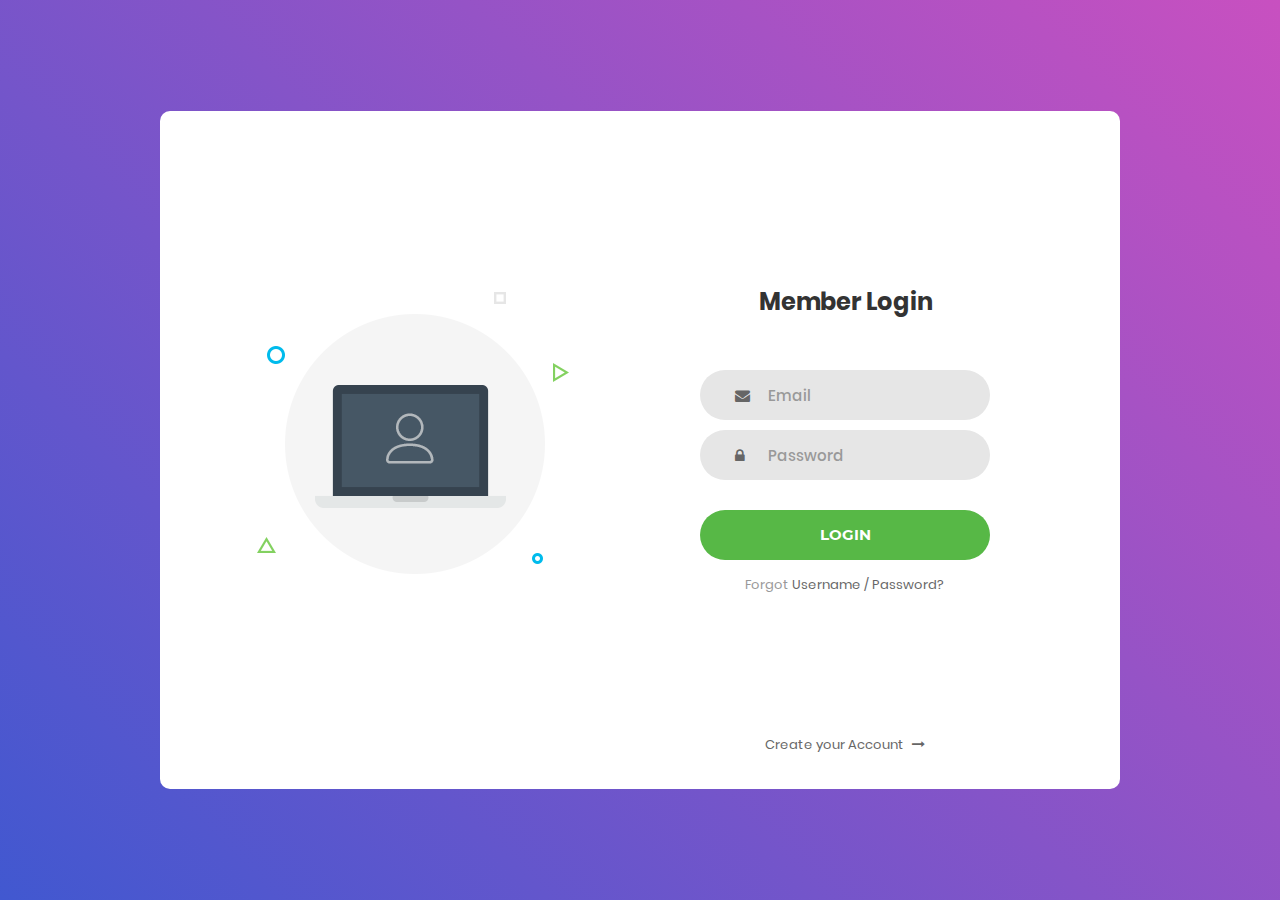
==== login.html @ 93ba72bc "Login Page" ====
﻿<!DOCTYPE html>
<html lang="en">
<head>
	<title>Login V1</title>
	<meta charset="UTF-8">
	<meta name="viewport" content="width=device-width, initial-scale=1">
<!--===============================================================================================-->	
	<link rel="icon" type="image/png" href="images/favicon.ico"/>
<!--===============================================================================================-->
	<link rel="stylesheet" type="text/css" href="css/bootstrap.min.css">
<!--===============================================================================================-->
	<link rel="stylesheet" type="text/css" href="fonts/font-awesome-4.7.0/css/font-awesome.min.css">
<!--===============================================================================================-->
	<link rel="stylesheet" type="text/css" href="css/animate.css">
<!--===============================================================================================-->	
	<link rel="stylesheet" type="text/css" href="css/hamburgers.min.css">
<!--===============================================================================================-->
	<link rel="stylesheet" type="text/css" href="css/select2.min.css">
<!--===============================================================================================-->
	<link rel="stylesheet" type="text/css" href="css/util.css">
	<link rel="stylesheet" type="text/css" href="css/login.css">
<!--===============================================================================================-->
</head>
<body>
	
	<div class="limiter">
		<div class="container-login100">
			<div class="wrap-login100">
				<div class="login100-pic js-tilt" data-tilt>
					<img src="images/img-01.png" alt="IMG">
				</div>

				<form class="login100-form validate-form">
					<span class="login100-form-title">
						Member Login
					</span>

					<div class="wrap-input100 validate-input" data-validate = "Valid email is required: ex@abc.xyz">
						<input class="input100" id="username" type="text" name="email" placeholder="Email">
						<span class="focus-input100"></span>
						<span class="symbol-input100">
							<i class="fa fa-envelope" aria-hidden="true"></i>
						</span>
					</div>

					<div class="wrap-input100 validate-input" data-validate = "Password is required">
						<input class="input100" id="password" type="password" name="pass" placeholder="Password">
						<span class="focus-input100"></span>
						<span class="symbol-input100">
							<i class="fa fa-lock" aria-hidden="true"></i>
						</span>
					</div>
					
					<div class="container-login100-form-btn">
						<button class="login100-form-btn">
							Login
						</button>
					</div>

					<div class="text-center p-t-12">
						<span class="txt1">
							Forgot
						</span>
						<a class="txt2" href="#">
							Username / Password?
						</a>
					</div>

					<div class="text-center p-t-136">
						<a class="txt2" href="#">
							Create your Account
							<i class="fa fa-long-arrow-right m-l-5" aria-hidden="true"></i>
						</a>
					</div>
				</form>
			</div>
		</div>
	</div>
	
	

	
<!--===============================================================================================-->	
	<script src="js/jquery-3.2.1.min.js"></script>
<!--===============================================================================================-->
	<script src="js/popper.min.js"></script>
	<script src="js/bootstrap.min.js"></script>
<!--===============================================================================================-->
	<script src="js/select2.min.js"></script>
<!--===============================================================================================-->
	<script src="js/tilt.jquery.min.js"></script>
	<script >
		$('.js-tilt').tilt({
			scale: 1.1
		})
	</script>
<!--===============================================================================================-->
	<script src="js/login.js"></script>

</body>
</html>
---- css/hamburgers.min.css ----
/*!
 * Hamburgers
 * @description Tasty CSS-animated hamburgers
 * @author Jonathan Suh @jonsuh
 * @site https://jonsuh.com/hamburgers
 * @link https://github.com/jonsuh/hamburgers
 */.hamburger{font:inherit;display:inline-block;overflow:visible;margin:0;padding:15px;cursor:pointer;transition-timing-function:linear;transition-duration:.15s;transition-property:opacity,filter;text-transform:none;color:inherit;border:0;background-color:transparent}.hamburger:hover{opacity:.7}.hamburger-box{position:relative;display:inline-block;width:40px;height:24px}.hamburger-inner{top:50%;display:block;margin-top:-2px}.hamburger-inner,.hamburger-inner:after,.hamburger-inner:before{position:absolute;width:40px;height:4px;transition-timing-function:ease;transition-duration:.15s;transition-property:transform;border-radius:4px;background-color:#000}.hamburger-inner:after,.hamburger-inner:before{display:block;content:''}.hamburger-inner:before{top:-10px}.hamburger-inner:after{bottom:-10px}.hamburger--3dx .hamburger-box{perspective:80px}.hamburger--3dx .hamburger-inner{transition:transform .2s cubic-bezier(.645,.045,.355,1),background-color 0s cubic-bezier(.645,.045,.355,1) .1s}.hamburger--3dx .hamburger-inner:after,.hamburger--3dx .hamburger-inner:before{transition:transform 0s cubic-bezier(.645,.045,.355,1) .1s}.hamburger--3dx.is-active .hamburger-inner{transform:rotateY(180deg);background-color:transparent}.hamburger--3dx.is-active .hamburger-inner:before{transform:translate3d(0,10px,0) rotate(45deg)}.hamburger--3dx.is-active .hamburger-inner:after{transform:translate3d(0,-10px,0) rotate(-45deg)}.hamburger--3dx-r .hamburger-box{perspective:80px}.hamburger--3dx-r .hamburger-inner{transition:transform .2s cubic-bezier(.645,.045,.355,1),background-color 0s cubic-bezier(.645,.045,.355,1) .1s}.hamburger--3dx-r .hamburger-inner:after,.hamburger--3dx-r .hamburger-inner:before{transition:transform 0s cubic-bezier(.645,.045,.355,1) .1s}.hamburger--3dx-r.is-active .hamburger-inner{transform:rotateY(-180deg);background-color:transparent}.hamburger--3dx-r.is-active .hamburger-inner:before{transform:translate3d(0,10px,0) rotate(45deg)}.hamburger--3dx-r.is-active .hamburger-inner:after{transform:translate3d(0,-10px,0) rotate(-45deg)}.hamburger--3dy .hamburger-box{perspective:80px}.hamburger--3dy .hamburger-inner{transition:transform .2s cubic-bezier(.645,.045,.355,1),background-color 0s cubic-bezier(.645,.045,.355,1) .1s}.hamburger--3dy .hamburger-inner:after,.hamburger--3dy .hamburger-inner:before{transition:transform 0s cubic-bezier(.645,.045,.355,1) .1s}.hamburger--3dy.is-active .hamburger-inner{transform:rotateX(-180deg);background-color:transparent}.hamburger--3dy.is-active .hamburger-inner:before{transform:translate3d(0,10px,0) rotate(45deg)}.hamburger--3dy.is-active .hamburger-inner:after{transform:translate3d(0,-10px,0) rotate(-45deg)}.hamburger--3dy-r .hamburger-box{perspective:80px}.hamburger--3dy-r .hamburger-inner{transition:transform .2s cubic-bezier(.645,.045,.355,1),background-color 0s cubic-bezier(.645,.045,.355,1) .1s}.hamburger--3dy-r .hamburger-inner:after,.hamburger--3dy-r .hamburger-inner:before{transition:transform 0s cubic-bezier(.645,.045,.355,1) .1s}.hamburger--3dy-r.is-active .hamburger-inner{transform:rotateX(180deg);background-color:transparent}.hamburger--3dy-r.is-active .hamburger-inner:before{transform:translate3d(0,10px,0) rotate(45deg)}.hamburger--3dy-r.is-active .hamburger-inner:after{transform:translate3d(0,-10px,0) rotate(-45deg)}.hamburger--arrow.is-active .hamburger-inner:before{transform:translate3d(-8px,0,0) rotate(-45deg) scaleX(.7)}.hamburger--arrow.is-active .hamburger-inner:after{transform:translate3d(-8px,0,0) rotate(45deg) scaleX(.7)}.hamburger--arrow-r.is-active .hamburger-inner:before{transform:translate3d(8px,0,0) rotate(45deg) scaleX(.7)}.hamburger--arrow-r.is-active .hamburger-inner:after{transform:translate3d(8px,0,0) rotate(-45deg) scaleX(.7)}.hamburger--arrowalt .hamburger-inner:before{transition:top .1s ease .15s,transform .15s cubic-bezier(.165,.84,.44,1)}.hamburger--arrowalt .hamburger-inner:after{transition:bottom .1s ease .15s,transform .15s cubic-bezier(.165,.84,.44,1)}.hamburger--arrowalt.is-active .hamburger-inner:before{top:0;transition:top .1s ease,transform .15s cubic-bezier(.895,.03,.685,.22) .1s;transform:translate3d(-8px,-10px,0) rotate(-45deg) scaleX(.7)}.hamburger--arrowalt.is-active .hamburger-inner:after{bottom:0;transition:bottom .1s ease,transform .15s cubic-bezier(.895,.03,.685,.22) .1s;transform:translate3d(-8px,10px,0) rotate(45deg) scaleX(.7)}.hamburger--arrowalt-r .hamburger-inner:before{transition:top .1s ease .15s,transform .15s cubic-bezier(.165,.84,.44,1)}.hamburger--arrowalt-r .hamburger-inner:after{transition:bottom .1s ease .15s,transform .15s cubic-bezier(.165,.84,.44,1)}.hamburger--arrowalt-r.is-active .hamburger-inner:before{top:0;transition:top .1s ease,transform .15s cubic-bezier(.895,.03,.685,.22) .1s;transform:translate3d(8px,-10px,0) rotate(45deg) scaleX(.7)}.hamburger--arrowalt-r.is-active .hamburger-inner:after{bottom:0;transition:bottom .1s ease,transform .15s cubic-bezier(.895,.03,.685,.22) .1s;transform:translate3d(8px,10px,0) rotate(-45deg) scaleX(.7)}.hamburger--boring .hamburger-inner,.hamburger--boring .hamburger-inner:after,.hamburger--boring .hamburger-inner:before{transition-property:none}.hamburger--boring.is-active .hamburger-inner{transform:rotate(45deg)}.hamburger--boring.is-active .hamburger-inner:before{top:0;opacity:0}.hamburger--boring.is-active .hamburger-inner:after{bottom:0;transform:rotate(-90deg)}.hamburger--collapse .hamburger-inner{top:auto;bottom:0;transition-delay:.15s;transition-timing-function:cubic-bezier(.55,.055,.675,.19);transition-duration:.15s}.hamburger--collapse .hamburger-inner:after{top:-20px;transition:top .3s cubic-bezier(.33333,.66667,.66667,1) .3s,opacity .1s linear}.hamburger--collapse .hamburger-inner:before{transition:top .12s cubic-bezier(.33333,.66667,.66667,1) .3s,transform .15s cubic-bezier(.55,.055,.675,.19)}.hamburger--collapse.is-active .hamburger-inner{transition-delay:.32s;transition-timing-function:cubic-bezier(.215,.61,.355,1);transform:translate3d(0,-10px,0) rotate(-45deg)}.hamburger--collapse.is-active .hamburger-inner:after{top:0;transition:top .3s cubic-bezier(.33333,0,.66667,.33333),opacity .1s linear .27s;opacity:0}.hamburger--collapse.is-active .hamburger-inner:before{top:0;transition:top .12s cubic-bezier(.33333,0,.66667,.33333) .18s,transform .15s cubic-bezier(.215,.61,.355,1) .42s;transform:rotate(-90deg)}.hamburger--collapse-r .hamburger-inner{top:auto;bottom:0;transition-delay:.15s;transition-timing-function:cubic-bezier(.55,.055,.675,.19);transition-duration:.15s}.hamburger--collapse-r .hamburger-inner:after{top:-20px;transition:top .3s cubic-bezier(.33333,.66667,.66667,1) .3s,opacity .1s linear}.hamburger--collapse-r .hamburger-inner:before{transition:top .12s cubic-bezier(.33333,.66667,.66667,1) .3s,transform .15s cubic-bezier(.55,.055,.675,.19)}.hamburger--collapse-r.is-active .hamburger-inner{transition-delay:.32s;transition-timing-function:cubic-bezier(.215,.61,.355,1);transform:translate3d(0,-10px,0) rotate(45deg)}.hamburger--collapse-r.is-active .hamburger-inner:after{top:0;transition:top .3s cubic-bezier(.33333,0,.66667,.33333),opacity .1s linear .27s;opacity:0}.hamburger--collapse-r.is-active .hamburger-inner:before{top:0;transition:top .12s cubic-bezier(.33333,0,.66667,.33333) .18s,transform .15s cubic-bezier(.215,.61,.355,1) .42s;transform:rotate(90deg)}.hamburger--elastic .hamburger-inner{top:2px;transition-timing-function:cubic-bezier(.68,-.55,.265,1.55);transition-duration:.4s}.hamburger--elastic .hamburger-inner:before{top:10px;transition:opacity .15s ease .4s}.hamburger--elastic .hamburger-inner:after{top:20px;transition:transform .4s cubic-bezier(.68,-.55,.265,1.55)}.hamburger--elastic.is-active .hamburger-inner{transition-delay:.1s;transform:translate3d(0,10px,0) rotate(135deg)}.hamburger--elastic.is-active .hamburger-inner:before{transition-delay:0s;opacity:0}.hamburger--elastic.is-active .hamburger-inner:after{transition-delay:.1s;transform:translate3d(0,-20px,0) rotate(-270deg)}.hamburger--elastic-r .hamburger-inner{top:2px;transition-timing-function:cubic-bezier(.68,-.55,.265,1.55);transition-duration:.4s}.hamburger--elastic-r .hamburger-inner:before{top:10px;transition:opacity .15s ease .4s}.hamburger--elastic-r .hamburger-inner:after{top:20px;transition:transform .4s cubic-bezier(.68,-.55,.265,1.55)}.hamburger--elastic-r.is-active .hamburger-inner{transition-delay:.1s;transform:translate3d(0,10px,0) rotate(-135deg)}.hamburger--elastic-r.is-active .hamburger-inner:before{transition-delay:0s;opacity:0}.hamburger--elastic-r.is-active .hamburger-inner:after{transition-delay:.1s;transform:translate3d(0,-20px,0) rotate(270deg)}.hamburger--emphatic{overflow:hidden}.hamburger--emphatic .hamburger-inner{transition:background-color .2s ease-in .25s}.hamburger--emphatic .hamburger-inner:before{left:0;transition:transform .2s cubic-bezier(.6,.04,.98,.335),top .05s linear .2s,left .2s ease-in .25s}.hamburger--emphatic .hamburger-inner:after{top:10px;right:0;transition:transform .2s cubic-bezier(.6,.04,.98,.335),top .05s linear .2s,right .2s ease-in .25s}.hamburger--emphatic.is-active .hamburger-inner{transition-delay:0s;transition-timing-function:ease-out;background-color:transparent}.hamburger--emphatic.is-active .hamburger-inner:before{top:-80px;left:-80px;transition:left .2s ease-out,top .05s linear .2s,transform .2s cubic-bezier(.075,.82,.165,1) .25s;transform:translate3d(80px,80px,0) rotate(45deg)}.hamburger--emphatic.is-active .hamburger-inner:after{top:-80px;right:-80px;transition:right .2s ease-out,top .05s linear .2s,transform .2s cubic-bezier(.075,.82,.165,1) .25s;transform:translate3d(-80px,80px,0) rotate(-45deg)}.hamburger--emphatic-r{overflow:hidden}.hamburger--emphatic-r .hamburger-inner{transition:background-color .2s ease-in .25s}.hamburger--emphatic-r .hamburger-inner:before{left:0;transition:transform .2s cubic-bezier(.6,.04,.98,.335),top .05s linear .2s,left .2s ease-in .25s}.hamburger--emphatic-r .hamburger-inner:after{top:10px;right:0;transition:transform .2s cubic-bezier(.6,.04,.98,.335),top .05s linear .2s,right .2s ease-in .25s}.hamburger--emphatic-r.is-active .hamburger-inner{transition-delay:0s;transition-timing-function:ease-out;background-color:transparent}.hamburger--emphatic-r.is-active .hamburger-inner:before{top:80px;left:-80px;transition:left .2s ease-out,top .05s linear .2s,transform .2s cubic-bezier(.075,.82,.165,1) .25s;transform:translate3d(80px,-80px,0) rotate(-45deg)}.hamburger--emphatic-r.is-active .hamburger-inner:after{top:80px;right:-80px;transition:right .2s ease-out,top .05s linear .2s,transform .2s cubic-bezier(.075,.82,.165,1) .25s;transform:translate3d(-80px,-80px,0) rotate(45deg)}.hamburger--slider .hamburger-inner{top:2px}.hamburger--slider .hamburger-inner:before{top:10px;transition-timing-function:ease;transition-duration:.2s;transition-property:transform,opacity}.hamburger--slider .hamburger-inner:after{top:20px}.hamburger--slider.is-active .hamburger-inner{transform:translate3d(0,10px,0) rotate(45deg)}.hamburger--slider.is-active .hamburger-inner:before{transform:rotate(-45deg) translate3d(-5.71429px,-6px,0);opacity:0}.hamburger--slider.is-active .hamburger-inner:after{transform:translate3d(0,-20px,0) rotate(-90deg)}.hamburger--slider-r .hamburger-inner{top:2px}.hamburger--slider-r .hamburger-inner:before{top:10px;transition-timing-function:ease;transition-duration:.2s;transition-property:transform,opacity}.hamburger--slider-r .hamburger-inner:after{top:20px}.hamburger--slider-r.is-active .hamburger-inner{transform:translate3d(0,10px,0) rotate(-45deg)}.hamburger--slider-r.is-active .hamburger-inner:before{transform:rotate(45deg) translate3d(5.71429px,-6px,0);opacity:0}.hamburger--slider-r.is-active .hamburger-inner:after{transform:translate3d(0,-20px,0) rotate(90deg)}.hamburger--spring .hamburger-inner{top:2px;transition:background-color 0s linear .15s}.hamburger--spring .hamburger-inner:before{top:10px;transition:top .12s cubic-bezier(.33333,.66667,.66667,1) .3s,transform .15s cubic-bezier(.55,.055,.675,.19)}.hamburger--spring .hamburger-inner:after{top:20px;transition:top .3s cubic-bezier(.33333,.66667,.66667,1) .3s,transform .15s cubic-bezier(.55,.055,.675,.19)}.hamburger--spring.is-active .hamburger-inner{transition-delay:.32s;background-color:transparent}.hamburger--spring.is-active .hamburger-inner:before{top:0;transition:top .12s cubic-bezier(.33333,0,.66667,.33333) .18s,transform .15s cubic-bezier(.215,.61,.355,1) .32s;transform:translate3d(0,10px,0) rotate(45deg)}.hamburger--spring.is-active .hamburger-inner:after{top:0;transition:top .3s cubic-bezier(.33333,0,.66667,.33333),transform .15s cubic-bezier(.215,.61,.355,1) .32s;transform:translate3d(0,10px,0) rotate(-45deg)}.hamburger--spring-r .hamburger-inner{top:auto;bottom:0;transition-delay:0s;transition-timing-function:cubic-bezier(.55,.055,.675,.19);transition-duration:.15s}.hamburger--spring-r .hamburger-inner:after{top:-20px;transition:top .3s cubic-bezier(.33333,.66667,.66667,1) .3s,opacity 0s linear}.hamburger--spring-r .hamburger-inner:before{transition:top .12s cubic-bezier(.33333,.66667,.66667,1) .3s,transform .15s cubic-bezier(.55,.055,.675,.19)}.hamburger--spring-r.is-active .hamburger-inner{transition-delay:.32s;transition-timing-function:cubic-bezier(.215,.61,.355,1);transform:translate3d(0,-10px,0) rotate(-45deg)}.hamburger--spring-r.is-active .hamburger-inner:after{top:0;transition:top .3s cubic-bezier(.33333,0,.66667,.33333),opacity 0s linear .32s;opacity:0}.hamburger--spring-r.is-active .hamburger-inner:before{top:0;transition:top .12s cubic-bezier(.33333,0,.66667,.33333) .18s,transform .15s cubic-bezier(.215,.61,.355,1) .32s;transform:rotate(90deg)}.hamburger--stand .hamburger-inner{transition:transform .1s cubic-bezier(.55,.055,.675,.19) .22s,background-color 0s linear .1s}.hamburger--stand .hamburger-inner:before{transition:top .1s ease-in .1s,transform .1s cubic-bezier(.55,.055,.675,.19) 0s}.hamburger--stand .hamburger-inner:after{transition:bottom .1s ease-in .1s,transform .1s cubic-bezier(.55,.055,.675,.19) 0s}.hamburger--stand.is-active .hamburger-inner{transition:transform .1s cubic-bezier(.215,.61,.355,1) 0s,background-color 0s linear .22s;transform:rotate(90deg);background-color:transparent}.hamburger--stand.is-active .hamburger-inner:before{top:0;transition:top .1s ease-out .12s,transform .1s cubic-bezier(.215,.61,.355,1) .22s;transform:rotate(-45deg)}.hamburger--stand.is-active .hamburger-inner:after{bottom:0;transition:bottom .1s ease-out .12s,transform .1s cubic-bezier(.215,.61,.355,1) .22s;transform:rotate(45deg)}.hamburger--stand-r .hamburger-inner{transition:transform .1s cubic-bezier(.55,.055,.675,.19) .22s,background-color 0s linear .1s}.hamburger--stand-r .hamburger-inner:before{transition:top .1s ease-in .1s,transform .1s cubic-bezier(.55,.055,.675,.19) 0s}.hamburger--stand-r .hamburger-inner:after{transition:bottom .1s ease-in .1s,transform .1s cubic-bezier(.55,.055,.675,.19) 0s}.hamburger--stand-r.is-active .hamburger-inner{transition:transform .1s cubic-bezier(.215,.61,.355,1) 0s,background-color 0s linear .22s;transform:rotate(-90deg);background-color:transparent}.hamburger--stand-r.is-active .hamburger-inner:before{top:0;transition:top .1s ease-out .12s,transform .1s cubic-bezier(.215,.61,.355,1) .22s;transform:rotate(-45deg)}.hamburger--stand-r.is-active .hamburger-inner:after{bottom:0;transition:bottom .1s ease-out .12s,transform .1s cubic-bezier(.215,.61,.355,1) .22s;transform:rotate(45deg)}.hamburger--spin .hamburger-inner{transition-timing-function:cubic-bezier(.55,.055,.675,.19);transition-duration:.3s}.hamburger--spin .hamburger-inner:before{transition:top .1s ease-in .34s,opacity .1s ease-in}.hamburger--spin .hamburger-inner:after{transition:bottom .1s ease-in .34s,transform .3s cubic-bezier(.55,.055,.675,.19)}.hamburger--spin.is-active .hamburger-inner{transition-delay:.14s;transition-timing-function:cubic-bezier(.215,.61,.355,1);transform:rotate(225deg)}.hamburger--spin.is-active .hamburger-inner:before{top:0;transition:top .1s ease-out,opacity .1s ease-out .14s;opacity:0}.hamburger--spin.is-active .hamburger-inner:after{bottom:0;transition:bottom .1s ease-out,transform .3s cubic-bezier(.215,.61,.355,1) .14s;transform:rotate(-90deg)}.hamburger--spin-r .hamburger-inner{transition-timing-function:cubic-bezier(.55,.055,.675,.19);transition-duration:.3s}.hamburger--spin-r .hamburger-inner:before{transition:top .1s ease-in .34s,opacity .1s ease-in}.hamburger--spin-r .hamburger-inner:after{transition:bottom .1s ease-in .34s,transform .3s cubic-bezier(.55,.055,.675,.19)}.hamburger--spin-r.is-active .hamburger-inner{transition-delay:.14s;transition-timing-function:cubic-bezier(.215,.61,.355,1);transform:rotate(-225deg)}.hamburger--spin-r.is-active .hamburger-inner:before{top:0;transition:top .1s ease-out,opacity .1s ease-out .14s;opacity:0}.hamburger--spin-r.is-active .hamburger-inner:after{bottom:0;transition:bottom .1s ease-out,transform .3s cubic-bezier(.215,.61,.355,1) .14s;transform:rotate(90deg)}.hamburger--squeeze .hamburger-inner{transition-timing-function:cubic-bezier(.55,.055,.675,.19);transition-duration:.1s}.hamburger--squeeze .hamburger-inner:before{transition:top .1s ease .14s,opacity .1s ease}.hamburger--squeeze .hamburger-inner:after{transition:bottom .1s ease .14s,transform .1s cubic-bezier(.55,.055,.675,.19)}.hamburger--squeeze.is-active .hamburger-inner{transition-delay:.14s;transition-timing-function:cubic-bezier(.215,.61,.355,1);transform:rotate(45deg)}.hamburger--squeeze.is-active .hamburger-inner:before{top:0;transition:top .1s ease,opacity .1s ease .14s;opacity:0}.hamburger--squeeze.is-active .hamburger-inner:after{bottom:0;transition:bottom .1s ease,transform .1s cubic-bezier(.215,.61,.355,1) .14s;transform:rotate(-90deg)}.hamburger--vortex .hamburger-inner{transition-timing-function:cubic-bezier(.19,1,.22,1);transition-duration:.3s}.hamburger--vortex .hamburger-inner:after,.hamburger--vortex .hamburger-inner:before{transition-delay:.1s;transition-timing-function:linear;transition-duration:0s}.hamburger--vortex .hamburger-inner:before{transition-property:top,opacity}.hamburger--vortex .hamburger-inner:after{transition-property:bottom,transform}.hamburger--vortex.is-active .hamburger-inner{transition-timing-function:cubic-bezier(.19,1,.22,1);transform:rotate(765deg)}.hamburger--vortex.is-active .hamburger-inner:after,.hamburger--vortex.is-active .hamburger-inner:before{transition-delay:0s}.hamburger--vortex.is-active .hamburger-inner:before{top:0;opacity:0}.hamburger--vortex.is-active .hamburger-inner:after{bottom:0;transform:rotate(90deg)}.hamburger--vortex-r .hamburger-inner{transition-timing-function:cubic-bezier(.19,1,.22,1);transition-duration:.3s}.hamburger--vortex-r .hamburger-inner:after,.hamburger--vortex-r .hamburger-inner:before{transition-delay:.1s;transition-timing-function:linear;transition-duration:0s}.hamburger--vortex-r .hamburger-inner:before{transition-property:top,opacity}.hamburger--vortex-r .hamburger-inner:after{transition-property:bottom,transform}.hamburger--vortex-r.is-active .hamburger-inner{transition-timing-function:cubic-bezier(.19,1,.22,1);transform:rotate(-765deg)}.hamburger--vortex-r.is-active .hamburger-inner:after,.hamburger--vortex-r.is-active .hamburger-inner:before{transition-delay:0s}.hamburger--vortex-r.is-active .hamburger-inner:before{top:0;opacity:0}.hamburger--vortex-r.is-active .hamburger-inner:after{bottom:0;transform:rotate(-90deg)}
---- css/util.css ----
/*[ FONT SIZE ]
///////////////////////////////////////////////////////////
*/
.fs-1 {font-size: 1px;}
.fs-2 {font-size: 2px;}
.fs-3 {font-size: 3px;}
.fs-4 {font-size: 4px;}
.fs-5 {font-size: 5px;}
.fs-6 {font-size: 6px;}
.fs-7 {font-size: 7px;}
.fs-8 {font-size: 8px;}
.fs-9 {font-size: 9px;}
.fs-10 {font-size: 10px;}
.fs-11 {font-size: 11px;}
.fs-12 {font-size: 12px;}
.fs-13 {font-size: 13px;}
.fs-14 {font-size: 14px;}
.fs-15 {font-size: 15px;}
.fs-16 {font-size: 16px;}
.fs-17 {font-size: 17px;}
.fs-18 {font-size: 18px;}
.fs-19 {font-size: 19px;}
.fs-20 {font-size: 20px;}
.fs-21 {font-size: 21px;}
.fs-22 {font-size: 22px;}
.fs-23 {font-size: 23px;}
.fs-24 {font-size: 24px;}
.fs-25 {font-size: 25px;}
.fs-26 {font-size: 26px;}
.fs-27 {font-size: 27px;}
.fs-28 {font-size: 28px;}
.fs-29 {font-size: 29px;}
.fs-30 {font-size: 30px;}
.fs-31 {font-size: 31px;}
.fs-32 {font-size: 32px;}
.fs-33 {font-size: 33px;}
.fs-34 {font-size: 34px;}
.fs-35 {font-size: 35px;}
.fs-36 {font-size: 36px;}
.fs-37 {font-size: 37px;}
.fs-38 {font-size: 38px;}
.fs-39 {font-size: 39px;}
.fs-40 {font-size: 40px;}
.fs-41 {font-size: 41px;}
.fs-42 {font-size: 42px;}
.fs-43 {font-size: 43px;}
.fs-44 {font-size: 44px;}
.fs-45 {font-size: 45px;}
.fs-46 {font-size: 46px;}
.fs-47 {font-size: 47px;}
.fs-48 {font-size: 48px;}
.fs-49 {font-size: 49px;}
.fs-50 {font-size: 50px;}
.fs-51 {font-size: 51px;}
.fs-52 {font-size: 52px;}
.fs-53 {font-size: 53px;}
.fs-54 {font-size: 54px;}
.fs-55 {font-size: 55px;}
.fs-56 {font-size: 56px;}
.fs-57 {font-size: 57px;}
.fs-58 {font-size: 58px;}
.fs-59 {font-size: 59px;}
.fs-60 {font-size: 60px;}
.fs-61 {font-size: 61px;}
.fs-62 {font-size: 62px;}
.fs-63 {font-size: 63px;}
.fs-64 {font-size: 64px;}
.fs-65 {font-size: 65px;}
.fs-66 {font-size: 66px;}
.fs-67 {font-size: 67px;}
.fs-68 {font-size: 68px;}
.fs-69 {font-size: 69px;}
.fs-70 {font-size: 70px;}
.fs-71 {font-size: 71px;}
.fs-72 {font-size: 72px;}
.fs-73 {font-size: 73px;}
.fs-74 {font-size: 74px;}
.fs-75 {font-size: 75px;}
.fs-76 {font-size: 76px;}
.fs-77 {font-size: 77px;}
.fs-78 {font-size: 78px;}
.fs-79 {font-size: 79px;}
.fs-80 {font-size: 80px;}
.fs-81 {font-size: 81px;}
.fs-82 {font-size: 82px;}
.fs-83 {font-size: 83px;}
.fs-84 {font-size: 84px;}
.fs-85 {font-size: 85px;}
.fs-86 {font-size: 86px;}
.fs-87 {font-size: 87px;}
.fs-88 {font-size: 88px;}
.fs-89 {font-size: 89px;}
.fs-90 {font-size: 90px;}
.fs-91 {font-size: 91px;}
.fs-92 {font-size: 92px;}
.fs-93 {font-size: 93px;}
.fs-94 {font-size: 94px;}
.fs-95 {font-size: 95px;}
.fs-96 {font-size: 96px;}
.fs-97 {font-size: 97px;}
.fs-98 {font-size: 98px;}
.fs-99 {font-size: 99px;}
.fs-100 {font-size: 100px;}
.fs-101 {font-size: 101px;}
.fs-102 {font-size: 102px;}
.fs-103 {font-size: 103px;}
.fs-104 {font-size: 104px;}
.fs-105 {font-size: 105px;}
.fs-106 {font-size: 106px;}
.fs-107 {font-size: 107px;}
.fs-108 {font-size: 108px;}
.fs-109 {font-size: 109px;}
.fs-110 {font-size: 110px;}
.fs-111 {font-size: 111px;}
.fs-112 {font-size: 112px;}
.fs-113 {font-size: 113px;}
.fs-114 {font-size: 114px;}
.fs-115 {font-size: 115px;}
.fs-116 {font-size: 116px;}
.fs-117 {font-size: 117px;}
.fs-118 {font-size: 118px;}
.fs-119 {font-size: 119px;}
.fs-120 {font-size: 120px;}
.fs-121 {font-size: 121px;}
.fs-122 {font-size: 122px;}
.fs-123 {font-size: 123px;}
.fs-124 {font-size: 124px;}
.fs-125 {font-size: 125px;}
.fs-126 {font-size: 126px;}
.fs-127 {font-size: 127px;}
.fs-128 {font-size: 128px;}
.fs-129 {font-size: 129px;}
.fs-130 {font-size: 130px;}
.fs-131 {font-size: 131px;}
.fs-132 {font-size: 132px;}
.fs-133 {font-size: 133px;}
.fs-134 {font-size: 134px;}
.fs-135 {font-size: 135px;}
.fs-136 {font-size: 136px;}
.fs-137 {font-size: 137px;}
.fs-138 {font-size: 138px;}
.fs-139 {font-size: 139px;}
.fs-140 {font-size: 140px;}
.fs-141 {font-size: 141px;}
.fs-142 {font-size: 142px;}
.fs-143 {font-size: 143px;}
.fs-144 {font-size: 144px;}
.fs-145 {font-size: 145px;}
.fs-146 {font-size: 146px;}
.fs-147 {font-size: 147px;}
.fs-148 {font-size: 148px;}
.fs-149 {font-size: 149px;}
.fs-150 {font-size: 150px;}
.fs-151 {font-size: 151px;}
.fs-152 {font-size: 152px;}
.fs-153 {font-size: 153px;}
.fs-154 {font-size: 154px;}
.fs-155 {font-size: 155px;}
.fs-156 {font-size: 156px;}
.fs-157 {font-size: 157px;}
.fs-158 {font-size: 158px;}
.fs-159 {font-size: 159px;}
.fs-160 {font-size: 160px;}
.fs-161 {font-size: 161px;}
.fs-162 {font-size: 162px;}
.fs-163 {font-size: 163px;}
.fs-164 {font-size: 164px;}
.fs-165 {font-size: 165px;}
.fs-166 {font-size: 166px;}
.fs-167 {font-size: 167px;}
.fs-168 {font-size: 168px;}
.fs-169 {font-size: 169px;}
.fs-170 {font-size: 170px;}
.fs-171 {font-size: 171px;}
.fs-172 {font-size: 172px;}
.fs-173 {font-size: 173px;}
.fs-174 {font-size: 174px;}
.fs-175 {font-size: 175px;}
.fs-176 {font-size: 176px;}
.fs-177 {font-size: 177px;}
.fs-178 {font-size: 178px;}
.fs-179 {font-size: 179px;}
.fs-180 {font-size: 180px;}
.fs-181 {font-size: 181px;}
.fs-182 {font-size: 182px;}
.fs-183 {font-size: 183px;}
.fs-184 {font-size: 184px;}
.fs-185 {font-size: 185px;}
.fs-186 {font-size: 186px;}
.fs-187 {font-size: 187px;}
.fs-188 {font-size: 188px;}
.fs-189 {font-size: 189px;}
.fs-190 {font-size: 190px;}
.fs-191 {font-size: 191px;}
.fs-192 {font-size: 192px;}
.fs-193 {font-size: 193px;}
.fs-194 {font-size: 194px;}
.fs-195 {font-size: 195px;}
.fs-196 {font-size: 196px;}
.fs-197 {font-size: 197px;}
.fs-198 {font-size: 198px;}
.fs-199 {font-size: 199px;}
.fs-200 {font-size: 200px;}

/*[ PADDING ]
///////////////////////////////////////////////////////////
*/
.p-t-0 {padding-top: 0px;}
.p-t-1 {padding-top: 1px;}
.p-t-2 {padding-top: 2px;}
.p-t-3 {padding-top: 3px;}
.p-t-4 {padding-top: 4px;}
.p-t-5 {padding-top: 5px;}
.p-t-6 {padding-top: 6px;}
.p-t-7 {padding-top: 7px;}
.p-t-8 {padding-top: 8px;}
.p-t-9 {padding-top: 9px;}
.p-t-10 {padding-top: 10px;}
.p-t-11 {padding-top: 11px;}
.p-t-12 {padding-top: 12px;}
.p-t-13 {padding-top: 13px;}
.p-t-14 {padding-top: 14px;}
.p-t-15 {padding-top: 15px;}
.p-t-16 {padding-top: 16px;}
.p-t-17 {padding-top: 17px;}
.p-t-18 {padding-top: 18px;}
.p-t-19 {padding-top: 19px;}
.p-t-20 {padding-top: 20px;}
.p-t-21 {padding-top: 21px;}
.p-t-22 {padding-top: 22px;}
.p-t-23 {padding-top: 23px;}
.p-t-24 {padding-top: 24px;}
.p-t-25 {padding-top: 25px;}
.p-t-26 {padding-top: 26px;}
.p-t-27 {padding-top: 27px;}
.p-t-28 {padding-top: 28px;}
.p-t-29 {padding-top: 29px;}
.p-t-30 {padding-top: 30px;}
.p-t-31 {padding-top: 31px;}
.p-t-32 {padding-top: 32px;}
.p-t-33 {padding-top: 33px;}
.p-t-34 {padding-top: 34px;}
.p-t-35 {padding-top: 35px;}
.p-t-36 {padding-top: 36px;}
.p-t-37 {padding-top: 37px;}
.p-t-38 {padding-top: 38px;}
.p-t-39 {padding-top: 39px;}
.p-t-40 {padding-top: 40px;}
.p-t-41 {padding-top: 41px;}
.p-t-42 {padding-top: 42px;}
.p-t-43 {padding-top: 43px;}
.p-t-44 {padding-top: 44px;}
.p-t-45 {padding-top: 45px;}
.p-t-46 {padding-top: 46px;}
.p-t-47 {padding-top: 47px;}
.p-t-48 {padding-top: 48px;}
.p-t-49 {padding-top: 49px;}
.p-t-50 {padding-top: 50px;}
.p-t-51 {padding-top: 51px;}
.p-t-52 {padding-top: 52px;}
.p-t-53 {padding-top: 53px;}
.p-t-54 {padding-top: 54px;}
.p-t-55 {padding-top: 55px;}
.p-t-56 {padding-top: 56px;}
.p-t-57 {padding-top: 57px;}
.p-t-58 {padding-top: 58px;}
.p-t-59 {padding-top: 59px;}
.p-t-60 {padding-top: 60px;}
.p-t-61 {padding-top: 61px;}
.p-t-62 {padding-top: 62px;}
.p-t-63 {padding-top: 63px;}
.p-t-64 {padding-top: 64px;}
.p-t-65 {padding-top: 65px;}
.p-t-66 {padding-top: 66px;}
.p-t-67 {padding-top: 67px;}
.p-t-68 {padding-top: 68px;}
.p-t-69 {padding-top: 69px;}
.p-t-70 {padding-top: 70px;}
.p-t-71 {padding-top: 71px;}
.p-t-72 {padding-top: 72px;}
.p-t-73 {padding-top: 73px;}
.p-t-74 {padding-top: 74px;}
.p-t-75 {padding-top: 75px;}
.p-t-76 {padding-top: 76px;}
.p-t-77 {padding-top: 77px;}
.p-t-78 {padding-top: 78px;}
.p-t-79 {padding-top: 79px;}
.p-t-80 {padding-top: 80px;}
.p-t-81 {padding-top: 81px;}
.p-t-82 {padding-top: 82px;}
.p-t-83 {padding-top: 83px;}
.p-t-84 {padding-top: 84px;}
.p-t-85 {padding-top: 85px;}
.p-t-86 {padding-top: 86px;}
.p-t-87 {padding-top: 87px;}
.p-t-88 {padding-top: 88px;}
.p-t-89 {padding-top: 89px;}
.p-t-90 {padding-top: 90px;}
.p-t-91 {padding-top: 91px;}
.p-t-92 {padding-top: 92px;}
.p-t-93 {padding-top: 93px;}
.p-t-94 {padding-top: 94px;}
.p-t-95 {padding-top: 95px;}
.p-t-96 {padding-top: 96px;}
.p-t-97 {padding-top: 97px;}
.p-t-98 {padding-top: 98px;}
.p-t-99 {padding-top: 99px;}
.p-t-100 {padding-top: 100px;}
.p-t-101 {padding-top: 101px;}
.p-t-102 {padding-top: 102px;}
.p-t-103 {padding-top: 103px;}
.p-t-104 {padding-top: 104px;}
.p-t-105 {padding-top: 105px;}
.p-t-106 {padding-top: 106px;}
.p-t-107 {padding-top: 107px;}
.p-t-108 {padding-top: 108px;}
.p-t-109 {padding-top: 109px;}
.p-t-110 {padding-top: 110px;}
.p-t-111 {padding-top: 111px;}
.p-t-112 {padding-top: 112px;}
.p-t-113 {padding-top: 113px;}
.p-t-114 {padding-top: 114px;}
.p-t-115 {padding-top: 115px;}
.p-t-116 {padding-top: 116px;}
.p-t-117 {padding-top: 117px;}
.p-t-118 {padding-top: 118px;}
.p-t-119 {padding-top: 119px;}
.p-t-120 {padding-top: 120px;}
.p-t-121 {padding-top: 121px;}
.p-t-122 {padding-top: 122px;}
.p-t-123 {padding-top: 123px;}
.p-t-124 {padding-top: 124px;}
.p-t-125 {padding-top: 125px;}
.p-t-126 {padding-top: 126px;}
.p-t-127 {padding-top: 127px;}
.p-t-128 {padding-top: 128px;}
.p-t-129 {padding-top: 129px;}
.p-t-130 {padding-top: 130px;}
.p-t-131 {padding-top: 131px;}
.p-t-132 {padding-top: 132px;}
.p-t-133 {padding-top: 133px;}
.p-t-134 {padding-top: 134px;}
.p-t-135 {padding-top: 135px;}
.p-t-136 {padding-top: 136px;}
.p-t-137 {padding-top: 137px;}
.p-t-138 {padding-top: 138px;}
.p-t-139 {padding-top: 139px;}
.p-t-140 {padding-top: 140px;}
.p-t-141 {padding-top: 141px;}
.p-t-142 {padding-top: 142px;}
.p-t-143 {padding-top: 143px;}
.p-t-144 {padding-top: 144px;}
.p-t-145 {padding-top: 145px;}
.p-t-146 {padding-top: 146px;}
.p-t-147 {padding-top: 147px;}
.p-t-148 {padding-top: 148px;}
.p-t-149 {padding-top: 149px;}
.p-t-150 {padding-top: 150px;}
.p-t-151 {padding-top: 151px;}
.p-t-152 {padding-top: 152px;}
.p-t-153 {padding-top: 153px;}
.p-t-154 {padding-top: 154px;}
.p-t-155 {padding-top: 155px;}
.p-t-156 {padding-top: 156px;}
.p-t-157 {padding-top: 157px;}
.p-t-158 {padding-top: 158px;}
.p-t-159 {padding-top: 159px;}
.p-t-160 {padding-top: 160px;}
.p-t-161 {padding-top: 161px;}
.p-t-162 {padding-top: 162px;}
.p-t-163 {padding-top: 163px;}
.p-t-164 {padding-top: 164px;}
.p-t-165 {padding-top: 165px;}
.p-t-166 {padding-top: 166px;}
.p-t-167 {padding-top: 167px;}
.p-t-168 {padding-top: 168px;}
.p-t-169 {padding-top: 169px;}
.p-t-170 {padding-top: 170px;}
.p-t-171 {padding-top: 171px;}
.p-t-172 {padding-top: 172px;}
.p-t-173 {padding-top: 173px;}
.p-t-174 {padding-top: 174px;}
.p-t-175 {padding-top: 175px;}
.p-t-176 {padding-top: 176px;}
.p-t-177 {padding-top: 177px;}
.p-t-178 {padding-top: 178px;}
.p-t-179 {padding-top: 179px;}
.p-t-180 {padding-top: 180px;}
.p-t-181 {padding-top: 181px;}
.p-t-182 {padding-top: 182px;}
.p-t-183 {padding-top: 183px;}
.p-t-184 {padding-top: 184px;}
.p-t-185 {padding-top: 185px;}
.p-t-186 {padding-top: 186px;}
.p-t-187 {padding-top: 187px;}
.p-t-188 {padding-top: 188px;}
.p-t-189 {padding-top: 189px;}
.p-t-190 {padding-top: 190px;}
.p-t-191 {padding-top: 191px;}
.p-t-192 {padding-top: 192px;}
.p-t-193 {padding-top: 193px;}
.p-t-194 {padding-top: 194px;}
.p-t-195 {padding-top: 195px;}
.p-t-196 {padding-top: 196px;}
.p-t-197 {padding-top: 197px;}
.p-t-198 {padding-top: 198px;}
.p-t-199 {padding-top: 199px;}
.p-t-200 {padding-top: 200px;}
.p-t-201 {padding-top: 201px;}
.p-t-202 {padding-top: 202px;}
.p-t-203 {padding-top: 203px;}
.p-t-204 {padding-top: 204px;}
.p-t-205 {padding-top: 205px;}
.p-t-206 {padding-top: 206px;}
.p-t-207 {padding-top: 207px;}
.p-t-208 {padding-top: 208px;}
.p-t-209 {padding-top: 209px;}
.p-t-210 {padding-top: 210px;}
.p-t-211 {padding-top: 211px;}
.p-t-212 {padding-top: 212px;}
.p-t-213 {padding-top: 213px;}
.p-t-214 {padding-top: 214px;}
.p-t-215 {padding-top: 215px;}
.p-t-216 {padding-top: 216px;}
.p-t-217 {padding-top: 217px;}
.p-t-218 {padding-top: 218px;}
.p-t-219 {padding-top: 219px;}
.p-t-220 {padding-top: 220px;}
.p-t-221 {padding-top: 221px;}
.p-t-222 {padding-top: 222px;}
.p-t-223 {padding-top: 223px;}
.p-t-224 {padding-top: 224px;}
.p-t-225 {padding-top: 225px;}
.p-t-226 {padding-top: 226px;}
.p-t-227 {padding-top: 227px;}
.p-t-228 {padding-top: 228px;}
.p-t-229 {padding-top: 229px;}
.p-t-230 {padding-top: 230px;}
.p-t-231 {padding-top: 231px;}
.p-t-232 {padding-top: 232px;}
.p-t-233 {padding-top: 233px;}
.p-t-234 {padding-top: 234px;}
.p-t-235 {padding-top: 235px;}
.p-t-236 {padding-top: 236px;}
.p-t-237 {padding-top: 237px;}
.p-t-238 {padding-top: 238px;}
.p-t-239 {padding-top: 239px;}
.p-t-240 {padding-top: 240px;}
.p-t-241 {padding-top: 241px;}
.p-t-242 {padding-top: 242px;}
.p-t-243 {padding-top: 243px;}
.p-t-244 {padding-top: 244px;}
.p-t-245 {padding-top: 245px;}
.p-t-246 {padding-top: 246px;}
.p-t-247 {padding-top: 247px;}
.p-t-248 {padding-top: 248px;}
.p-t-249 {padding-top: 249px;}
.p-t-250 {padding-top: 250px;}
.p-b-0 {padding-bottom: 0px;}
.p-b-1 {padding-bottom: 1px;}
.p-b-2 {padding-bottom: 2px;}
.p-b-3 {padding-bottom: 3px;}
.p-b-4 {padding-bottom: 4px;}
.p-b-5 {padding-bottom: 5px;}
.p-b-6 {padding-bottom: 6px;}
.p-b-7 {padding-bottom: 7px;}
.p-b-8 {padding-bottom: 8px;}
.p-b-9 {padding-bottom: 9px;}
.p-b-10 {padding-bottom: 10px;}
.p-b-11 {padding-bottom: 11px;}
.p-b-12 {padding-bottom: 12px;}
.p-b-13 {padding-bottom: 13px;}
.p-b-14 {padding-bottom: 14px;}
.p-b-15 {padding-bottom: 15px;}
.p-b-16 {padding-bottom: 16px;}
.p-b-17 {padding-bottom: 17px;}
.p-b-18 {padding-bottom: 18px;}
.p-b-19 {padding-bottom: 19px;}
.p-b-20 {padding-bottom: 20px;}
.p-b-21 {padding-bottom: 21px;}
.p-b-22 {padding-bottom: 22px;}
.p-b-23 {padding-bottom: 23px;}
.p-b-24 {padding-bottom: 24px;}
.p-b-25 {padding-bottom: 25px;}
.p-b-26 {padding-bottom: 26px;}
.p-b-27 {padding-bottom: 27px;}
.p-b-28 {padding-bottom: 28px;}
.p-b-29 {padding-bottom: 29px;}
.p-b-30 {padding-bottom: 30px;}
.p-b-31 {padding-bottom: 31px;}
.p-b-32 {padding-bottom: 32px;}
.p-b-33 {padding-bottom: 33px;}
.p-b-34 {padding-bottom: 34px;}
.p-b-35 {padding-bottom: 35px;}
.p-b-36 {padding-bottom: 36px;}
.p-b-37 {padding-bottom: 37px;}
.p-b-38 {padding-bottom: 38px;}
.p-b-39 {padding-bottom: 39px;}
.p-b-40 {padding-bottom: 40px;}
.p-b-41 {padding-bottom: 41px;}
.p-b-42 {padding-bottom: 42px;}
.p-b-43 {padding-bottom: 43px;}
.p-b-44 {padding-bottom: 44px;}
.p-b-45 {padding-bottom: 45px;}
.p-b-46 {padding-bottom: 46px;}
.p-b-47 {padding-bottom: 47px;}
.p-b-48 {padding-bottom: 48px;}
.p-b-49 {padding-bottom: 49px;}
.p-b-50 {padding-bottom: 50px;}
.p-b-51 {padding-bottom: 51px;}
.p-b-52 {padding-bottom: 52px;}
.p-b-53 {padding-bottom: 53px;}
.p-b-54 {padding-bottom: 54px;}
.p-b-55 {padding-bottom: 55px;}
.p-b-56 {padding-bottom: 56px;}
.p-b-57 {padding-bottom: 57px;}
.p-b-58 {padding-bottom: 58px;}
.p-b-59 {padding-bottom: 59px;}
.p-b-60 {padding-bottom: 60px;}
.p-b-61 {padding-bottom: 61px;}
.p-b-62 {padding-bottom: 62px;}
.p-b-63 {padding-bottom: 63px;}
.p-b-64 {padding-bottom: 64px;}
.p-b-65 {padding-bottom: 65px;}
.p-b-66 {padding-bottom: 66px;}
.p-b-67 {padding-bottom: 67px;}
.p-b-68 {padding-bottom: 68px;}
.p-b-69 {padding-bottom: 69px;}
.p-b-70 {padding-bottom: 70px;}
.p-b-71 {padding-bottom: 71px;}
.p-b-72 {padding-bottom: 72px;}
.p-b-73 {padding-bottom: 73px;}
.p-b-74 {padding-bottom: 74px;}
.p-b-75 {padding-bottom: 75px;}
.p-b-76 {padding-bottom: 76px;}
.p-b-77 {padding-bottom: 77px;}
.p-b-78 {padding-bottom: 78px;}
.p-b-79 {padding-bottom: 79px;}
.p-b-80 {padding-bottom: 80px;}
.p-b-81 {padding-bottom: 81px;}
.p-b-82 {padding-bottom: 82px;}
.p-b-83 {padding-bottom: 83px;}
.p-b-84 {padding-bottom: 84px;}
.p-b-85 {padding-bottom: 85px;}
.p-b-86 {padding-bottom: 86px;}
.p-b-87 {padding-bottom: 87px;}
.p-b-88 {padding-bottom: 88px;}
.p-b-89 {padding-bottom: 89px;}
.p-b-90 {padding-bottom: 90px;}
.p-b-91 {padding-bottom: 91px;}
.p-b-92 {padding-bottom: 92px;}
.p-b-93 {padding-bottom: 93px;}
.p-b-94 {padding-bottom: 94px;}
.p-b-95 {padding-bottom: 95px;}
.p-b-96 {padding-bottom: 96px;}
.p-b-97 {padding-bottom: 97px;}
.p-b-98 {padding-bottom: 98px;}
.p-b-99 {padding-bottom: 99px;}
.p-b-100 {padding-bottom: 100px;}
.p-b-101 {padding-bottom: 101px;}
.p-b-102 {padding-bottom: 102px;}
.p-b-103 {padding-bottom: 103px;}
.p-b-104 {padding-bottom: 104px;}
.p-b-105 {padding-bottom: 105px;}
.p-b-106 {padding-bottom: 106px;}
.p-b-107 {padding-bottom: 107px;}
.p-b-108 {padding-bottom: 108px;}
.p-b-109 {padding-bottom: 109px;}
.p-b-110 {padding-bottom: 110px;}
.p-b-111 {padding-bottom: 111px;}
.p-b-112 {padding-bottom: 112px;}
.p-b-113 {padding-bottom: 113px;}
.p-b-114 {padding-bottom: 114px;}
.p-b-115 {padding-bottom: 115px;}
.p-b-116 {padding-bottom: 116px;}
.p-b-117 {padding-bottom: 117px;}
.p-b-118 {padding-bottom: 118px;}
.p-b-119 {padding-bottom: 119px;}
.p-b-120 {padding-bottom: 120px;}
.p-b-121 {padding-bottom: 121px;}
.p-b-122 {padding-bottom: 122px;}
.p-b-123 {padding-bottom: 123px;}
.p-b-124 {padding-bottom: 124px;}
.p-b-125 {padding-bottom: 125px;}
.p-b-126 {padding-bottom: 126px;}
.p-b-127 {padding-bottom: 127px;}
.p-b-128 {padding-bottom: 128px;}
.p-b-129 {padding-bottom: 129px;}
.p-b-130 {padding-bottom: 130px;}
.p-b-131 {padding-bottom: 131px;}
.p-b-132 {padding-bottom: 132px;}
.p-b-133 {padding-bottom: 133px;}
.p-b-134 {padding-bottom: 134px;}
.p-b-135 {padding-bottom: 135px;}
.p-b-136 {padding-bottom: 136px;}
.p-b-137 {padding-bottom: 137px;}
.p-b-138 {padding-bottom: 138px;}
.p-b-139 {padding-bottom: 139px;}
.p-b-140 {padding-bottom: 140px;}
.p-b-141 {padding-bottom: 141px;}
.p-b-142 {padding-bottom: 142px;}
.p-b-143 {padding-bottom: 143px;}
.p-b-144 {padding-bottom: 144px;}
.p-b-145 {padding-bottom: 145px;}
.p-b-146 {padding-bottom: 146px;}
.p-b-147 {padding-bottom: 147px;}
.p-b-148 {padding-bottom: 148px;}
.p-b-149 {padding-bottom: 149px;}
.p-b-150 {padding-bottom: 150px;}
.p-b-151 {padding-bottom: 151px;}
.p-b-152 {padding-bottom: 152px;}
.p-b-153 {padding-bottom: 153px;}
.p-b-154 {padding-bottom: 154px;}
.p-b-155 {padding-bottom: 155px;}
.p-b-156 {padding-bottom: 156px;}
.p-b-157 {padding-bottom: 157px;}
.p-b-158 {padding-bottom: 158px;}
.p-b-159 {padding-bottom: 159px;}
.p-b-160 {padding-bottom: 160px;}
.p-b-161 {padding-bottom: 161px;}
.p-b-162 {padding-bottom: 162px;}
.p-b-163 {padding-bottom: 163px;}
.p-b-164 {padding-bottom: 164px;}
.p-b-165 {padding-bottom: 165px;}
.p-b-166 {padding-bottom: 166px;}
.p-b-167 {padding-bottom: 167px;}
.p-b-168 {padding-bottom: 168px;}
.p-b-169 {padding-bottom: 169px;}
.p-b-170 {padding-bottom: 170px;}
.p-b-171 {padding-bottom: 171px;}
.p-b-172 {padding-bottom: 172px;}
.p-b-173 {padding-bottom: 173px;}
.p-b-174 {padding-bottom: 174px;}
.p-b-175 {padding-bottom: 175px;}
.p-b-176 {padding-bottom: 176px;}
.p-b-177 {padding-bottom: 177px;}
.p-b-178 {padding-bottom: 178px;}
.p-b-179 {padding-bottom: 179px;}
.p-b-180 {padding-bottom: 180px;}
.p-b-181 {padding-bottom: 181px;}
.p-b-182 {padding-bottom: 182px;}
.p-b-183 {padding-bottom: 183px;}
.p-b-184 {padding-bottom: 184px;}
.p-b-185 {padding-bottom: 185px;}
.p-b-186 {padding-bottom: 186px;}
.p-b-187 {padding-bottom: 187px;}
.p-b-188 {padding-bottom: 188px;}
.p-b-189 {padding-bottom: 189px;}
.p-b-190 {padding-bottom: 190px;}
.p-b-191 {padding-bottom: 191px;}
.p-b-192 {padding-bottom: 192px;}
.p-b-193 {padding-bottom: 193px;}
.p-b-194 {padding-bottom: 194px;}
.p-b-195 {padding-bottom: 195px;}
.p-b-196 {padding-bottom: 196px;}
.p-b-197 {padding-bottom: 197px;}
.p-b-198 {padding-bottom: 198px;}
.p-b-199 {padding-bottom: 199px;}
.p-b-200 {padding-bottom: 200px;}
.p-b-201 {padding-bottom: 201px;}
.p-b-202 {padding-bottom: 202px;}
.p-b-203 {padding-bottom: 203px;}
.p-b-204 {padding-bottom: 204px;}
.p-b-205 {padding-bottom: 205px;}
.p-b-206 {padding-bottom: 206px;}
.p-b-207 {padding-bottom: 207px;}
.p-b-208 {padding-bottom: 208px;}
.p-b-209 {padding-bottom: 209px;}
.p-b-210 {padding-bottom: 210px;}
.p-b-211 {padding-bottom: 211px;}
.p-b-212 {padding-bottom: 212px;}
.p-b-213 {padding-bottom: 213px;}
.p-b-214 {padding-bottom: 214px;}
.p-b-215 {padding-bottom: 215px;}
.p-b-216 {padding-bottom: 216px;}
.p-b-217 {padding-bottom: 217px;}
.p-b-218 {padding-bottom: 218px;}
.p-b-219 {padding-bottom: 219px;}
.p-b-220 {padding-bottom: 220px;}
.p-b-221 {padding-bottom: 221px;}
.p-b-222 {padding-bottom: 222px;}
.p-b-223 {padding-bottom: 223px;}
.p-b-224 {padding-bottom: 224px;}
.p-b-225 {padding-bottom: 225px;}
.p-b-226 {padding-bottom: 226px;}
.p-b-227 {padding-bottom: 227px;}
.p-b-228 {padding-bottom: 228px;}
.p-b-229 {padding-bottom: 229px;}
.p-b-230 {padding-bottom: 230px;}
.p-b-231 {padding-bottom: 231px;}
.p-b-232 {padding-bottom: 232px;}
.p-b-233 {padding-bottom: 233px;}
.p-b-234 {padding-bottom: 234px;}
.p-b-235 {padding-bottom: 235px;}
.p-b-236 {padding-bottom: 236px;}
.p-b-237 {padding-bottom: 237px;}
.p-b-238 {padding-bottom: 238px;}
.p-b-239 {padding-bottom: 239px;}
.p-b-240 {padding-bottom: 240px;}
.p-b-241 {padding-bottom: 241px;}
.p-b-242 {padding-bottom: 242px;}
.p-b-243 {padding-bottom: 243px;}
.p-b-244 {padding-bottom: 244px;}
.p-b-245 {padding-bottom: 245px;}
.p-b-246 {padding-bottom: 246px;}
.p-b-247 {padding-bottom: 247px;}
.p-b-248 {padding-bottom: 248px;}
.p-b-249 {padding-bottom: 249px;}
.p-b-250 {padding-bottom: 250px;}
.p-l-0 {padding-left: 0px;}
.p-l-1 {padding-left: 1px;}
.p-l-2 {padding-left: 2px;}
.p-l-3 {padding-left: 3px;}
.p-l-4 {padding-left: 4px;}
.p-l-5 {padding-left: 5px;}
.p-l-6 {padding-left: 6px;}
.p-l-7 {padding-left: 7px;}
.p-l-8 {padding-left: 8px;}
.p-l-9 {padding-left: 9px;}
.p-l-10 {padding-left: 10px;}
.p-l-11 {padding-left: 11px;}
.p-l-12 {padding-left: 12px;}
.p-l-13 {padding-left: 13px;}
.p-l-14 {padding-left: 14px;}
.p-l-15 {padding-left: 15px;}
.p-l-16 {padding-left: 16px;}
.p-l-17 {padding-left: 17px;}
.p-l-18 {padding-left: 18px;}
.p-l-19 {padding-left: 19px;}
.p-l-20 {padding-left: 20px;}
.p-l-21 {padding-left: 21px;}
.p-l-22 {padding-left: 22px;}
.p-l-23 {padding-left: 23px;}
.p-l-24 {padding-left: 24px;}
.p-l-25 {padding-left: 25px;}
.p-l-26 {padding-left: 26px;}
.p-l-27 {padding-left: 27px;}
.p-l-28 {padding-left: 28px;}
.p-l-29 {padding-left: 29px;}
.p-l-30 {padding-left: 30px;}
.p-l-31 {padding-left: 31px;}
.p-l-32 {padding-left: 32px;}
.p-l-33 {padding-left: 33px;}
.p-l-34 {padding-left: 34px;}
.p-l-35 {padding-left: 35px;}
.p-l-36 {padding-left: 36px;}
.p-l-37 {padding-left: 37px;}
.p-l-38 {padding-left: 38px;}
.p-l-39 {padding-left: 39px;}
.p-l-40 {padding-left: 40px;}
.p-l-41 {padding-left: 41px;}
.p-l-42 {padding-left: 42px;}
.p-l-43 {padding-left: 43px;}
.p-l-44 {padding-left: 44px;}
.p-l-45 {padding-left: 45px;}
.p-l-46 {padding-left: 46px;}
.p-l-47 {padding-left: 47px;}
.p-l-48 {padding-left: 48px;}
.p-l-49 {padding-left: 49px;}
.p-l-50 {padding-left: 50px;}
.p-l-51 {padding-left: 51px;}
.p-l-52 {padding-left: 52px;}
.p-l-53 {padding-left: 53px;}
.p-l-54 {padding-left: 54px;}
.p-l-55 {padding-left: 55px;}
.p-l-56 {padding-left: 56px;}
.p-l-57 {padding-left: 57px;}
.p-l-58 {padding-left: 58px;}
.p-l-59 {padding-left: 59px;}
.p-l-60 {padding-left: 60px;}
.p-l-61 {padding-left: 61px;}
.p-l-62 {padding-left: 62px;}
.p-l-63 {padding-left: 63px;}
.p-l-64 {padding-left: 64px;}
.p-l-65 {padding-left: 65px;}
.p-l-66 {padding-left: 66px;}
.p-l-67 {padding-left: 67px;}
.p-l-68 {padding-left: 68px;}
.p-l-69 {padding-left: 69px;}
.p-l-70 {padding-left: 70px;}
.p-l-71 {padding-left: 71px;}
.p-l-72 {padding-left: 72px;}
.p-l-73 {padding-left: 73px;}
.p-l-74 {padding-left: 74px;}
.p-l-75 {padding-left: 75px;}
.p-l-76 {padding-left: 76px;}
.p-l-77 {padding-left: 77px;}
.p-l-78 {padding-left: 78px;}
.p-l-79 {padding-left: 79px;}
.p-l-80 {padding-left: 80px;}
.p-l-81 {padding-left: 81px;}
.p-l-82 {padding-left: 82px;}
.p-l-83 {padding-left: 83px;}
.p-l-84 {padding-left: 84px;}
.p-l-85 {padding-left: 85px;}
.p-l-86 {padding-left: 86px;}
.p-l-87 {padding-left: 87px;}
.p-l-88 {padding-left: 88px;}
.p-l-89 {padding-left: 89px;}
.p-l-90 {padding-left: 90px;}
.p-l-91 {padding-left: 91px;}
.p-l-92 {padding-left: 92px;}
.p-l-93 {padding-left: 93px;}
.p-l-94 {padding-left: 94px;}
.p-l-95 {padding-left: 95px;}
.p-l-96 {padding-left: 96px;}
.p-l-97 {padding-left: 97px;}
.p-l-98 {padding-left: 98px;}
.p-l-99 {padding-left: 99px;}
.p-l-100 {padding-left: 100px;}
.p-l-101 {padding-left: 101px;}
.p-l-102 {padding-left: 102px;}
.p-l-103 {padding-left: 103px;}
.p-l-104 {padding-left: 104px;}
.p-l-105 {padding-left: 105px;}
.p-l-106 {padding-left: 106px;}
.p-l-107 {padding-left: 107px;}
.p-l-108 {padding-left: 108px;}
.p-l-109 {padding-left: 109px;}
.p-l-110 {padding-left: 110px;}
.p-l-111 {padding-left: 111px;}
.p-l-112 {padding-left: 112px;}
.p-l-113 {padding-left: 113px;}
.p-l-114 {padding-left: 114px;}
.p-l-115 {padding-left: 115px;}
.p-l-116 {padding-left: 116px;}
.p-l-117 {padding-left: 117px;}
.p-l-118 {padding-left: 118px;}
.p-l-119 {padding-left: 119px;}
.p-l-120 {padding-left: 120px;}
.p-l-121 {padding-left: 121px;}
.p-l-122 {padding-left: 122px;}
.p-l-123 {padding-left: 123px;}
.p-l-124 {padding-left: 124px;}
.p-l-125 {padding-left: 125px;}
.p-l-126 {padding-left: 126px;}
.p-l-127 {padding-left: 127px;}
.p-l-128 {padding-left: 128px;}
.p-l-129 {padding-left: 129px;}
.p-l-130 {padding-left: 130px;}
.p-l-131 {padding-left: 131px;}
.p-l-132 {padding-left: 132px;}
.p-l-133 {padding-left: 133px;}
.p-l-134 {padding-left: 134px;}
.p-l-135 {padding-left: 135px;}
.p-l-136 {padding-left: 136px;}
.p-l-137 {padding-left: 137px;}
.p-l-138 {padding-left: 138px;}
.p-l-139 {padding-left: 139px;}
.p-l-140 {padding-left: 140px;}
.p-l-141 {padding-left: 141px;}
.p-l-142 {padding-left: 142px;}
.p-l-143 {padding-left: 143px;}
.p-l-144 {padding-left: 144px;}
.p-l-145 {padding-left: 145px;}
.p-l-146 {padding-left: 146px;}
.p-l-147 {padding-left: 147px;}
.p-l-148 {padding-left: 148px;}
.p-l-149 {padding-left: 149px;}
.p-l-150 {padding-left: 150px;}
.p-l-151 {padding-left: 151px;}
.p-l-152 {padding-left: 152px;}
.p-l-153 {padding-left: 153px;}
.p-l-154 {padding-left: 154px;}
.p-l-155 {padding-left: 155px;}
.p-l-156 {padding-left: 156px;}
.p-l-157 {padding-left: 157px;}
.p-l-158 {padding-left: 158px;}
.p-l-159 {padding-left: 159px;}
.p-l-160 {padding-left: 160px;}
.p-l-161 {padding-left: 161px;}
.p-l-162 {padding-left: 162px;}
.p-l-163 {padding-left: 163px;}
.p-l-164 {padding-left: 164px;}
.p-l-165 {padding-left: 165px;}
.p-l-166 {padding-left: 166px;}
.p-l-167 {padding-left: 167px;}
.p-l-168 {padding-left: 168px;}
.p-l-169 {padding-left: 169px;}
.p-l-170 {padding-left: 170px;}
.p-l-171 {padding-left: 171px;}
.p-l-172 {padding-left: 172px;}
.p-l-173 {padding-left: 173px;}
.p-l-174 {padding-left: 174px;}
.p-l-175 {padding-left: 175px;}
.p-l-176 {padding-left: 176px;}
.p-l-177 {padding-left: 177px;}
.p-l-178 {padding-left: 178px;}
.p-l-179 {padding-left: 179px;}
.p-l-180 {padding-left: 180px;}
.p-l-181 {padding-left: 181px;}
.p-l-182 {padding-left: 182px;}
.p-l-183 {padding-left: 183px;}
.p-l-184 {padding-left: 184px;}
.p-l-185 {padding-left: 185px;}
.p-l-186 {padding-left: 186px;}
.p-l-187 {padding-left: 187px;}
.p-l-188 {padding-left: 188px;}
.p-l-189 {padding-left: 189px;}
.p-l-190 {padding-left: 190px;}
.p-l-191 {padding-left: 191px;}
.p-l-192 {padding-left: 192px;}
.p-l-193 {padding-left: 193px;}
.p-l-194 {padding-left: 194px;}
.p-l-195 {padding-left: 195px;}
.p-l-196 {padding-left: 196px;}
.p-l-197 {padding-left: 197px;}
.p-l-198 {padding-left: 198px;}
.p-l-199 {padding-left: 199px;}
.p-l-200 {padding-left: 200px;}
.p-l-201 {padding-left: 201px;}
.p-l-202 {padding-left: 202px;}
.p-l-203 {padding-left: 203px;}
.p-l-204 {padding-left: 204px;}
.p-l-205 {padding-left: 205px;}
.p-l-206 {padding-left: 206px;}
.p-l-207 {padding-left: 207px;}
.p-l-208 {padding-left: 208px;}
.p-l-209 {padding-left: 209px;}
.p-l-210 {padding-left: 210px;}
.p-l-211 {padding-left: 211px;}
.p-l-212 {padding-left: 212px;}
.p-l-213 {padding-left: 213px;}
.p-l-214 {padding-left: 214px;}
.p-l-215 {padding-left: 215px;}
.p-l-216 {padding-left: 216px;}
.p-l-217 {padding-left: 217px;}
.p-l-218 {padding-left: 218px;}
.p-l-219 {padding-left: 219px;}
.p-l-220 {padding-left: 220px;}
.p-l-221 {padding-left: 221px;}
.p-l-222 {padding-left: 222px;}
.p-l-223 {padding-left: 223px;}
.p-l-224 {padding-left: 224px;}
.p-l-225 {padding-left: 225px;}
.p-l-226 {padding-left: 226px;}
.p-l-227 {padding-left: 227px;}
.p-l-228 {padding-left: 228px;}
.p-l-229 {padding-left: 229px;}
.p-l-230 {padding-left: 230px;}
.p-l-231 {padding-left: 231px;}
.p-l-232 {padding-left: 232px;}
.p-l-233 {padding-left: 233px;}
.p-l-234 {padding-left: 234px;}
.p-l-235 {padding-left: 235px;}
.p-l-236 {padding-left: 236px;}
.p-l-237 {padding-left: 237px;}
.p-l-238 {padding-left: 238px;}
.p-l-239 {padding-left: 239px;}
.p-l-240 {padding-left: 240px;}
.p-l-241 {padding-left: 241px;}
.p-l-242 {padding-left: 242px;}
.p-l-243 {padding-left: 243px;}
.p-l-244 {padding-left: 244px;}
.p-l-245 {padding-left: 245px;}
.p-l-246 {padding-left: 246px;}
.p-l-247 {padding-left: 247px;}
.p-l-248 {padding-left: 248px;}
.p-l-249 {padding-left: 249px;}
.p-l-250 {padding-left: 250px;}
.p-r-0 {padding-right: 0px;}
.p-r-1 {padding-right: 1px;}
.p-r-2 {padding-right: 2px;}
.p-r-3 {padding-right: 3px;}
.p-r-4 {padding-right: 4px;}
.p-r-5 {padding-right: 5px;}
.p-r-6 {padding-right: 6px;}
.p-r-7 {padding-right: 7px;}
.p-r-8 {padding-right: 8px;}
.p-r-9 {padding-right: 9px;}
.p-r-10 {padding-right: 10px;}
.p-r-11 {padding-right: 11px;}
.p-r-12 {padding-right: 12px;}
.p-r-13 {padding-right: 13px;}
.p-r-14 {padding-right: 14px;}
.p-r-15 {padding-right: 15px;}
.p-r-16 {padding-right: 16px;}
.p-r-17 {padding-right: 17px;}
.p-r-18 {padding-right: 18px;}
.p-r-19 {padding-right: 19px;}
.p-r-20 {padding-right: 20px;}
.p-r-21 {padding-right: 21px;}
.p-r-22 {padding-right: 22px;}
.p-r-23 {padding-right: 23px;}
.p-r-24 {padding-right: 24px;}
.p-r-25 {padding-right: 25px;}
.p-r-26 {padding-right: 26px;}
.p-r-27 {padding-right: 27px;}
.p-r-28 {padding-right: 28px;}
.p-r-29 {padding-right: 29px;}
.p-r-30 {padding-right: 30px;}
.p-r-31 {padding-right: 31px;}
.p-r-32 {padding-right: 32px;}
.p-r-33 {padding-right: 33px;}
.p-r-34 {padding-right: 34px;}
.p-r-35 {padding-right: 35px;}
.p-r-36 {padding-right: 36px;}
.p-r-37 {padding-right: 37px;}
.p-r-38 {padding-right: 38px;}
.p-r-39 {padding-right: 39px;}
.p-r-40 {padding-right: 40px;}
.p-r-41 {padding-right: 41px;}
.p-r-42 {padding-right: 42px;}
.p-r-43 {padding-right: 43px;}
.p-r-44 {padding-right: 44px;}
.p-r-45 {padding-right: 45px;}
.p-r-46 {padding-right: 46px;}
.p-r-47 {padding-right: 47px;}
.p-r-48 {padding-right: 48px;}
.p-r-49 {padding-right: 49px;}
.p-r-50 {padding-right: 50px;}
.p-r-51 {padding-right: 51px;}
.p-r-52 {padding-right: 52px;}
.p-r-53 {padding-right: 53px;}
.p-r-54 {padding-right: 54px;}
.p-r-55 {padding-right: 55px;}
.p-r-56 {padding-right: 56px;}
.p-r-57 {padding-right: 57px;}
.p-r-58 {padding-right: 58px;}
.p-r-59 {padding-right: 59px;}
.p-r-60 {padding-right: 60px;}
.p-r-61 {padding-right: 61px;}
.p-r-62 {padding-right: 62px;}
.p-r-63 {padding-right: 63px;}
.p-r-64 {padding-right: 64px;}
.p-r-65 {padding-right: 65px;}
.p-r-66 {padding-right: 66px;}
.p-r-67 {padding-right: 67px;}
.p-r-68 {padding-right: 68px;}
.p-r-69 {padding-right: 69px;}
.p-r-70 {padding-right: 70px;}
.p-r-71 {padding-right: 71px;}
.p-r-72 {padding-right: 72px;}
.p-r-73 {padding-right: 73px;}
.p-r-74 {padding-right: 74px;}
.p-r-75 {padding-right: 75px;}
.p-r-76 {padding-right: 76px;}
.p-r-77 {padding-right: 77px;}
.p-r-78 {padding-right: 78px;}
.p-r-79 {padding-right: 79px;}
.p-r-80 {padding-right: 80px;}
.p-r-81 {padding-right: 81px;}
.p-r-82 {padding-right: 82px;}
.p-r-83 {padding-right: 83px;}
.p-r-84 {padding-right: 84px;}
.p-r-85 {padding-right: 85px;}
.p-r-86 {padding-right: 86px;}
.p-r-87 {padding-right: 87px;}
.p-r-88 {padding-right: 88px;}
.p-r-89 {padding-right: 89px;}
.p-r-90 {padding-right: 90px;}
.p-r-91 {padding-right: 91px;}
.p-r-92 {padding-right: 92px;}
.p-r-93 {padding-right: 93px;}
.p-r-94 {padding-right: 94px;}
.p-r-95 {padding-right: 95px;}
.p-r-96 {padding-right: 96px;}
.p-r-97 {padding-right: 97px;}
.p-r-98 {padding-right: 98px;}
.p-r-99 {padding-right: 99px;}
.p-r-100 {padding-right: 100px;}
.p-r-101 {padding-right: 101px;}
.p-r-102 {padding-right: 102px;}
.p-r-103 {padding-right: 103px;}
.p-r-104 {padding-right: 104px;}
.p-r-105 {padding-right: 105px;}
.p-r-106 {padding-right: 106px;}
.p-r-107 {padding-right: 107px;}
.p-r-108 {padding-right: 108px;}
.p-r-109 {padding-right: 109px;}
.p-r-110 {padding-right: 110px;}
.p-r-111 {padding-right: 111px;}
.p-r-112 {padding-right: 112px;}
.p-r-113 {padding-right: 113px;}
.p-r-114 {padding-right: 114px;}
.p-r-115 {padding-right: 115px;}
.p-r-116 {padding-right: 116px;}
.p-r-117 {padding-right: 117px;}
.p-r-118 {padding-right: 118px;}
.p-r-119 {padding-right: 119px;}
.p-r-120 {padding-right: 120px;}
.p-r-121 {padding-right: 121px;}
.p-r-122 {padding-right: 122px;}
.p-r-123 {padding-right: 123px;}
.p-r-124 {padding-right: 124px;}
.p-r-125 {padding-right: 125px;}
.p-r-126 {padding-right: 126px;}
.p-r-127 {padding-right: 127px;}
.p-r-128 {padding-right: 128px;}
.p-r-129 {padding-right: 129px;}
.p-r-130 {padding-right: 130px;}
.p-r-131 {padding-right: 131px;}
.p-r-132 {padding-right: 132px;}
.p-r-133 {padding-right: 133px;}
.p-r-134 {padding-right: 134px;}
.p-r-135 {padding-right: 135px;}
.p-r-136 {padding-right: 136px;}
.p-r-137 {padding-right: 137px;}
.p-r-138 {padding-right: 138px;}
.p-r-139 {padding-right: 139px;}
.p-r-140 {padding-right: 140px;}
.p-r-141 {padding-right: 141px;}
.p-r-142 {padding-right: 142px;}
.p-r-143 {padding-right: 143px;}
.p-r-144 {padding-right: 144px;}
.p-r-145 {padding-right: 145px;}
.p-r-146 {padding-right: 146px;}
.p-r-147 {padding-right: 147px;}
.p-r-148 {padding-right: 148px;}
.p-r-149 {padding-right: 149px;}
.p-r-150 {padding-right: 150px;}
.p-r-151 {padding-right: 151px;}
.p-r-152 {padding-right: 152px;}
.p-r-153 {padding-right: 153px;}
.p-r-154 {padding-right: 154px;}
.p-r-155 {padding-right: 155px;}
.p-r-156 {padding-right: 156px;}
.p-r-157 {padding-right: 157px;}
.p-r-158 {padding-right: 158px;}
.p-r-159 {padding-right: 159px;}
.p-r-160 {padding-right: 160px;}
.p-r-161 {padding-right: 161px;}
.p-r-162 {padding-right: 162px;}
.p-r-163 {padding-right: 163px;}
.p-r-164 {padding-right: 164px;}
.p-r-165 {padding-right: 165px;}
.p-r-166 {padding-right: 166px;}
.p-r-167 {padding-right: 167px;}
.p-r-168 {padding-right: 168px;}
.p-r-169 {padding-right: 169px;}
.p-r-170 {padding-right: 170px;}
.p-r-171 {padding-right: 171px;}
.p-r-172 {padding-right: 172px;}
.p-r-173 {padding-right: 173px;}
.p-r-174 {padding-right: 174px;}
.p-r-175 {padding-right: 175px;}
.p-r-176 {padding-right: 176px;}
.p-r-177 {padding-right: 177px;}
.p-r-178 {padding-right: 178px;}
.p-r-179 {padding-right: 179px;}
.p-r-180 {padding-right: 180px;}
.p-r-181 {padding-right: 181px;}
.p-r-182 {padding-right: 182px;}
.p-r-183 {padding-right: 183px;}
.p-r-184 {padding-right: 184px;}
.p-r-185 {padding-right: 185px;}
.p-r-186 {padding-right: 186px;}
.p-r-187 {padding-right: 187px;}
.p-r-188 {padding-right: 188px;}
.p-r-189 {padding-right: 189px;}
.p-r-190 {padding-right: 190px;}
.p-r-191 {padding-right: 191px;}
.p-r-192 {padding-right: 192px;}
.p-r-193 {padding-right: 193px;}
.p-r-194 {padding-right: 194px;}
.p-r-195 {padding-right: 195px;}
.p-r-196 {padding-right: 196px;}
.p-r-197 {padding-right: 197px;}
.p-r-198 {padding-right: 198px;}
.p-r-199 {padding-right: 199px;}
.p-r-200 {padding-right: 200px;}
.p-r-201 {padding-right: 201px;}
.p-r-202 {padding-right: 202px;}
.p-r-203 {padding-right: 203px;}
.p-r-204 {padding-right: 204px;}
.p-r-205 {padding-right: 205px;}
.p-r-206 {padding-right: 206px;}
.p-r-207 {padding-right: 207px;}
.p-r-208 {padding-right: 208px;}
.p-r-209 {padding-right: 209px;}
.p-r-210 {padding-right: 210px;}
.p-r-211 {padding-right: 211px;}
.p-r-212 {padding-right: 212px;}
.p-r-213 {padding-right: 213px;}
.p-r-214 {padding-right: 214px;}
.p-r-215 {padding-right: 215px;}
.p-r-216 {padding-right: 216px;}
.p-r-217 {padding-right: 217px;}
.p-r-218 {padding-right: 218px;}
.p-r-219 {padding-right: 219px;}
.p-r-220 {padding-right: 220px;}
.p-r-221 {padding-right: 221px;}
.p-r-222 {padding-right: 222px;}
.p-r-223 {padding-right: 223px;}
.p-r-224 {padding-right: 224px;}
.p-r-225 {padding-right: 225px;}
.p-r-226 {padding-right: 226px;}
.p-r-227 {padding-right: 227px;}
.p-r-228 {padding-right: 228px;}
.p-r-229 {padding-right: 229px;}
.p-r-230 {padding-right: 230px;}
.p-r-231 {padding-right: 231px;}
.p-r-232 {padding-right: 232px;}
.p-r-233 {padding-right: 233px;}
.p-r-234 {padding-right: 234px;}
.p-r-235 {padding-right: 235px;}
.p-r-236 {padding-right: 236px;}
.p-r-237 {padding-right: 237px;}
.p-r-238 {padding-right: 238px;}
.p-r-239 {padding-right: 239px;}
.p-r-240 {padding-right: 240px;}
.p-r-241 {padding-right: 241px;}
.p-r-242 {padding-right: 242px;}
.p-r-243 {padding-right: 243px;}
.p-r-244 {padding-right: 244px;}
.p-r-245 {padding-right: 245px;}
.p-r-246 {padding-right: 246px;}
.p-r-247 {padding-right: 247px;}
.p-r-248 {padding-right: 248px;}
.p-r-249 {padding-right: 249px;}
.p-r-250 {padding-right: 250px;}

/*[ MARGIN ]
///////////////////////////////////////////////////////////
*/
.m-t-0 {margin-top: 0px;}
.m-t-1 {margin-top: 1px;}
.m-t-2 {margin-top: 2px;}
.m-t-3 {margin-top: 3px;}
.m-t-4 {margin-top: 4px;}
.m-t-5 {margin-top: 5px;}
.m-t-6 {margin-top: 6px;}
.m-t-7 {margin-top: 7px;}
.m-t-8 {margin-top: 8px;}
.m-t-9 {margin-top: 9px;}
.m-t-10 {margin-top: 10px;}
.m-t-11 {margin-top: 11px;}
.m-t-12 {margin-top: 12px;}
.m-t-13 {margin-top: 13px;}
.m-t-14 {margin-top: 14px;}
.m-t-15 {margin-top: 15px;}
.m-t-16 {margin-top: 16px;}
.m-t-17 {margin-top: 17px;}
.m-t-18 {margin-top: 18px;}
.m-t-19 {margin-top: 19px;}
.m-t-20 {margin-top: 20px;}
.m-t-21 {margin-top: 21px;}
.m-t-22 {margin-top: 22px;}
.m-t-23 {margin-top: 23px;}
.m-t-24 {margin-top: 24px;}
.m-t-25 {margin-top: 25px;}
.m-t-26 {margin-top: 26px;}
.m-t-27 {margin-top: 27px;}
.m-t-28 {margin-top: 28px;}
.m-t-29 {margin-top: 29px;}
.m-t-30 {margin-top: 30px;}
.m-t-31 {margin-top: 31px;}
.m-t-32 {margin-top: 32px;}
.m-t-33 {margin-top: 33px;}
.m-t-34 {margin-top: 34px;}
.m-t-35 {margin-top: 35px;}
.m-t-36 {margin-top: 36px;}
.m-t-37 {margin-top: 37px;}
.m-t-38 {margin-top: 38px;}
.m-t-39 {margin-top: 39px;}
.m-t-40 {margin-top: 40px;}
.m-t-41 {margin-top: 41px;}
.m-t-42 {margin-top: 42px;}
.m-t-43 {margin-top: 43px;}
.m-t-44 {margin-top: 44px;}
.m-t-45 {margin-top: 45px;}
.m-t-46 {margin-top: 46px;}
.m-t-47 {margin-top: 47px;}
.m-t-48 {margin-top: 48px;}
.m-t-49 {margin-top: 49px;}
.m-t-50 {margin-top: 50px;}
.m-t-51 {margin-top: 51px;}
.m-t-52 {margin-top: 52px;}
.m-t-53 {margin-top: 53px;}
.m-t-54 {margin-top: 54px;}
.m-t-55 {margin-top: 55px;}
.m-t-56 {margin-top: 56px;}
.m-t-57 {margin-top: 57px;}
.m-t-58 {margin-top: 58px;}
.m-t-59 {margin-top: 59px;}
.m-t-60 {margin-top: 60px;}
.m-t-61 {margin-top: 61px;}
.m-t-62 {margin-top: 62px;}
.m-t-63 {margin-top: 63px;}
.m-t-64 {margin-top: 64px;}
.m-t-65 {margin-top: 65px;}
.m-t-66 {margin-top: 66px;}
.m-t-67 {margin-top: 67px;}
.m-t-68 {margin-top: 68px;}
.m-t-69 {margin-top: 69px;}
.m-t-70 {margin-top: 70px;}
.m-t-71 {margin-top: 71px;}
.m-t-72 {margin-top: 72px;}
.m-t-73 {margin-top: 73px;}
.m-t-74 {margin-top: 74px;}
.m-t-75 {margin-top: 75px;}
.m-t-76 {margin-top: 76px;}
.m-t-77 {margin-top: 77px;}
.m-t-78 {margin-top: 78px;}
.m-t-79 {margin-top: 79px;}
.m-t-80 {margin-top: 80px;}
.m-t-81 {margin-top: 81px;}
.m-t-82 {margin-top: 82px;}
.m-t-83 {margin-top: 83px;}
.m-t-84 {margin-top: 84px;}
.m-t-85 {margin-top: 85px;}
.m-t-86 {margin-top: 86px;}
.m-t-87 {margin-top: 87px;}
.m-t-88 {margin-top: 88px;}
.m-t-89 {margin-top: 89px;}
.m-t-90 {margin-top: 90px;}
.m-t-91 {margin-top: 91px;}
.m-t-92 {margin-top: 92px;}
.m-t-93 {margin-top: 93px;}
.m-t-94 {margin-top: 94px;}
.m-t-95 {margin-top: 95px;}
.m-t-96 {margin-top: 96px;}
.m-t-97 {margin-top: 97px;}
.m-t-98 {margin-top: 98px;}
.m-t-99 {margin-top: 99px;}
.m-t-100 {margin-top: 100px;}
.m-t-101 {margin-top: 101px;}
.m-t-102 {margin-top: 102px;}
.m-t-103 {margin-top: 103px;}
.m-t-104 {margin-top: 104px;}
.m-t-105 {margin-top: 105px;}
.m-t-106 {margin-top: 106px;}
.m-t-107 {margin-top: 107px;}
.m-t-108 {margin-top: 108px;}
.m-t-109 {margin-top: 109px;}
.m-t-110 {margin-top: 110px;}
.m-t-111 {margin-top: 111px;}
.m-t-112 {margin-top: 112px;}
.m-t-113 {margin-top: 113px;}
.m-t-114 {margin-top: 114px;}
.m-t-115 {margin-top: 115px;}
.m-t-116 {margin-top: 116px;}
.m-t-117 {margin-top: 117px;}
.m-t-118 {margin-top: 118px;}
.m-t-119 {margin-top: 119px;}
.m-t-120 {margin-top: 120px;}
.m-t-121 {margin-top: 121px;}
.m-t-122 {margin-top: 122px;}
.m-t-123 {margin-top: 123px;}
.m-t-124 {margin-top: 124px;}
.m-t-125 {margin-top: 125px;}
.m-t-126 {margin-top: 126px;}
.m-t-127 {margin-top: 127px;}
.m-t-128 {margin-top: 128px;}
.m-t-129 {margin-top: 129px;}
.m-t-130 {margin-top: 130px;}
.m-t-131 {margin-top: 131px;}
.m-t-132 {margin-top: 132px;}
.m-t-133 {margin-top: 133px;}
.m-t-134 {margin-top: 134px;}
.m-t-135 {margin-top: 135px;}
.m-t-136 {margin-top: 136px;}
.m-t-137 {margin-top: 137px;}
.m-t-138 {margin-top: 138px;}
.m-t-139 {margin-top: 139px;}
.m-t-140 {margin-top: 140px;}
.m-t-141 {margin-top: 141px;}
.m-t-142 {margin-top: 142px;}
.m-t-143 {margin-top: 143px;}
.m-t-144 {margin-top: 144px;}
.m-t-145 {margin-top: 145px;}
.m-t-146 {margin-top: 146px;}
.m-t-147 {margin-top: 147px;}
.m-t-148 {margin-top: 148px;}
.m-t-149 {margin-top: 149px;}
.m-t-150 {margin-top: 150px;}
.m-t-151 {margin-top: 151px;}
.m-t-152 {margin-top: 152px;}
.m-t-153 {margin-top: 153px;}
.m-t-154 {margin-top: 154px;}
.m-t-155 {margin-top: 155px;}
.m-t-156 {margin-top: 156px;}
.m-t-157 {margin-top: 157px;}
.m-t-158 {margin-top: 158px;}
.m-t-159 {margin-top: 159px;}
.m-t-160 {margin-top: 160px;}
.m-t-161 {margin-top: 161px;}
.m-t-162 {margin-top: 162px;}
.m-t-163 {margin-top: 163px;}
.m-t-164 {margin-top: 164px;}
.m-t-165 {margin-top: 165px;}
.m-t-166 {margin-top: 166px;}
.m-t-167 {margin-top: 167px;}
.m-t-168 {margin-top: 168px;}
.m-t-169 {margin-top: 169px;}
.m-t-170 {margin-top: 170px;}
.m-t-171 {margin-top: 171px;}
.m-t-172 {margin-top: 172px;}
.m-t-173 {margin-top: 173px;}
.m-t-174 {margin-top: 174px;}
.m-t-175 {margin-top: 175px;}
.m-t-176 {margin-top: 176px;}
.m-t-177 {margin-top: 177px;}
.m-t-178 {margin-top: 178px;}
.m-t-179 {margin-top: 179px;}
.m-t-180 {margin-top: 180px;}
.m-t-181 {margin-top: 181px;}
.m-t-182 {margin-top: 182px;}
.m-t-183 {margin-top: 183px;}
.m-t-184 {margin-top: 184px;}
.m-t-185 {margin-top: 185px;}
.m-t-186 {margin-top: 186px;}
.m-t-187 {margin-top: 187px;}
.m-t-188 {margin-top: 188px;}
.m-t-189 {margin-top: 189px;}
.m-t-190 {margin-top: 190px;}
.m-t-191 {margin-top: 191px;}
.m-t-192 {margin-top: 192px;}
.m-t-193 {margin-top: 193px;}
.m-t-194 {margin-top: 194px;}
.m-t-195 {margin-top: 195px;}
.m-t-196 {margin-top: 196px;}
.m-t-197 {margin-top: 197px;}
.m-t-198 {margin-top: 198px;}
.m-t-199 {margin-top: 199px;}
.m-t-200 {margin-top: 200px;}
.m-t-201 {margin-top: 201px;}
.m-t-202 {margin-top: 202px;}
.m-t-203 {margin-top: 203px;}
.m-t-204 {margin-top: 204px;}
.m-t-205 {margin-top: 205px;}
.m-t-206 {margin-top: 206px;}
.m-t-207 {margin-top: 207px;}
.m-t-208 {margin-top: 208px;}
.m-t-209 {margin-top: 209px;}
.m-t-210 {margin-top: 210px;}
.m-t-211 {margin-top: 211px;}
.m-t-212 {margin-top: 212px;}
.m-t-213 {margin-top: 213px;}
.m-t-214 {margin-top: 214px;}
.m-t-215 {margin-top: 215px;}
.m-t-216 {margin-top: 216px;}
.m-t-217 {margin-top: 217px;}
.m-t-218 {margin-top: 218px;}
.m-t-219 {margin-top: 219px;}
.m-t-220 {margin-top: 220px;}
.m-t-221 {margin-top: 221px;}
.m-t-222 {margin-top: 222px;}
.m-t-223 {margin-top: 223px;}
.m-t-224 {margin-top: 224px;}
.m-t-225 {margin-top: 225px;}
.m-t-226 {margin-top: 226px;}
.m-t-227 {margin-top: 227px;}
.m-t-228 {margin-top: 228px;}
.m-t-229 {margin-top: 229px;}
.m-t-230 {margin-top: 230px;}
.m-t-231 {margin-top: 231px;}
.m-t-232 {margin-top: 232px;}
.m-t-233 {margin-top: 233px;}
.m-t-234 {margin-top: 234px;}
.m-t-235 {margin-top: 235px;}
.m-t-236 {margin-top: 236px;}
.m-t-237 {margin-top: 237px;}
.m-t-238 {margin-top: 238px;}
.m-t-239 {margin-top: 239px;}
.m-t-240 {margin-top: 240px;}
.m-t-241 {margin-top: 241px;}
.m-t-242 {margin-top: 242px;}
.m-t-243 {margin-top: 243px;}
.m-t-244 {margin-top: 244px;}
.m-t-245 {margin-top: 245px;}
.m-t-246 {margin-top: 246px;}
.m-t-247 {margin-top: 247px;}
.m-t-248 {margin-top: 248px;}
.m-t-249 {margin-top: 249px;}
.m-t-250 {margin-top: 250px;}
.m-b-0 {margin-bottom: 0px;}
.m-b-1 {margin-bottom: 1px;}
.m-b-2 {margin-bottom: 2px;}
.m-b-3 {margin-bottom: 3px;}
.m-b-4 {margin-bottom: 4px;}
.m-b-5 {margin-bottom: 5px;}
.m-b-6 {margin-bottom: 6px;}
.m-b-7 {margin-bottom: 7px;}
.m-b-8 {margin-bottom: 8px;}
.m-b-9 {margin-bottom: 9px;}
.m-b-10 {margin-bottom: 10px;}
.m-b-11 {margin-bottom: 11px;}
.m-b-12 {margin-bottom: 12px;}
.m-b-13 {margin-bottom: 13px;}
.m-b-14 {margin-bottom: 14px;}
.m-b-15 {margin-bottom: 15px;}
.m-b-16 {margin-bottom: 16px;}
.m-b-17 {margin-bottom: 17px;}
.m-b-18 {margin-bottom: 18px;}
.m-b-19 {margin-bottom: 19px;}
.m-b-20 {margin-bottom: 20px;}
.m-b-21 {margin-bottom: 21px;}
.m-b-22 {margin-bottom: 22px;}
.m-b-23 {margin-bottom: 23px;}
.m-b-24 {margin-bottom: 24px;}
.m-b-25 {margin-bottom: 25px;}
.m-b-26 {margin-bottom: 26px;}
.m-b-27 {margin-bottom: 27px;}
.m-b-28 {margin-bottom: 28px;}
.m-b-29 {margin-bottom: 29px;}
.m-b-30 {margin-bottom: 30px;}
.m-b-31 {margin-bottom: 31px;}
.m-b-32 {margin-bottom: 32px;}
.m-b-33 {margin-bottom: 33px;}
.m-b-34 {margin-bottom: 34px;}
.m-b-35 {margin-bottom: 35px;}
.m-b-36 {margin-bottom: 36px;}
.m-b-37 {margin-bottom: 37px;}
.m-b-38 {margin-bottom: 38px;}
.m-b-39 {margin-bottom: 39px;}
.m-b-40 {margin-bottom: 40px;}
.m-b-41 {margin-bottom: 41px;}
.m-b-42 {margin-bottom: 42px;}
.m-b-43 {margin-bottom: 43px;}
.m-b-44 {margin-bottom: 44px;}
.m-b-45 {margin-bottom: 45px;}
.m-b-46 {margin-bottom: 46px;}
.m-b-47 {margin-bottom: 47px;}
.m-b-48 {margin-bottom: 48px;}
.m-b-49 {margin-bottom: 49px;}
.m-b-50 {margin-bottom: 50px;}
.m-b-51 {margin-bottom: 51px;}
.m-b-52 {margin-bottom: 52px;}
.m-b-53 {margin-bottom: 53px;}
.m-b-54 {margin-bottom: 54px;}
.m-b-55 {margin-bottom: 55px;}
.m-b-56 {margin-bottom: 56px;}
.m-b-57 {margin-bottom: 57px;}
.m-b-58 {margin-bottom: 58px;}
.m-b-59 {margin-bottom: 59px;}
.m-b-60 {margin-bottom: 60px;}
.m-b-61 {margin-bottom: 61px;}
.m-b-62 {margin-bottom: 62px;}
.m-b-63 {margin-bottom: 63px;}
.m-b-64 {margin-bottom: 64px;}
.m-b-65 {margin-bottom: 65px;}
.m-b-66 {margin-bottom: 66px;}
.m-b-67 {margin-bottom: 67px;}
.m-b-68 {margin-bottom: 68px;}
.m-b-69 {margin-bottom: 69px;}
.m-b-70 {margin-bottom: 70px;}
.m-b-71 {margin-bottom: 71px;}
.m-b-72 {margin-bottom: 72px;}
.m-b-73 {margin-bottom: 73px;}
.m-b-74 {margin-bottom: 74px;}
.m-b-75 {margin-bottom: 75px;}
.m-b-76 {margin-bottom: 76px;}
.m-b-77 {margin-bottom: 77px;}
.m-b-78 {margin-bottom: 78px;}
.m-b-79 {margin-bottom: 79px;}
.m-b-80 {margin-bottom: 80px;}
.m-b-81 {margin-bottom: 81px;}
.m-b-82 {margin-bottom: 82px;}
.m-b-83 {margin-bottom: 83px;}
.m-b-84 {margin-bottom: 84px;}
.m-b-85 {margin-bottom: 85px;}
.m-b-86 {margin-bottom: 86px;}
.m-b-87 {margin-bottom: 87px;}
.m-b-88 {margin-bottom: 88px;}
.m-b-89 {margin-bottom: 89px;}
.m-b-90 {margin-bottom: 90px;}
.m-b-91 {margin-bottom: 91px;}
.m-b-92 {margin-bottom: 92px;}
.m-b-93 {margin-bottom: 93px;}
.m-b-94 {margin-bottom: 94px;}
.m-b-95 {margin-bottom: 95px;}
.m-b-96 {margin-bottom: 96px;}
.m-b-97 {margin-bottom: 97px;}
.m-b-98 {margin-bottom: 98px;}
.m-b-99 {margin-bottom: 99px;}
.m-b-100 {margin-bottom: 100px;}
.m-b-101 {margin-bottom: 101px;}
.m-b-102 {margin-bottom: 102px;}
.m-b-103 {margin-bottom: 103px;}
.m-b-104 {margin-bottom: 104px;}
.m-b-105 {margin-bottom: 105px;}
.m-b-106 {margin-bottom: 106px;}
.m-b-107 {margin-bottom: 107px;}
.m-b-108 {margin-bottom: 108px;}
.m-b-109 {margin-bottom: 109px;}
.m-b-110 {margin-bottom: 110px;}
.m-b-111 {margin-bottom: 111px;}
.m-b-112 {margin-bottom: 112px;}
.m-b-113 {margin-bottom: 113px;}
.m-b-114 {margin-bottom: 114px;}
.m-b-115 {margin-bottom: 115px;}
.m-b-116 {margin-bottom: 116px;}
.m-b-117 {margin-bottom: 117px;}
.m-b-118 {margin-bottom: 118px;}
.m-b-119 {margin-bottom: 119px;}
.m-b-120 {margin-bottom: 120px;}
.m-b-121 {margin-bottom: 121px;}
.m-b-122 {margin-bottom: 122px;}
.m-b-123 {margin-bottom: 123px;}
.m-b-124 {margin-bottom: 124px;}
.m-b-125 {margin-bottom: 125px;}
.m-b-126 {margin-bottom: 126px;}
.m-b-127 {margin-bottom: 127px;}
.m-b-128 {margin-bottom: 128px;}
.m-b-129 {margin-bottom: 129px;}
.m-b-130 {margin-bottom: 130px;}
.m-b-131 {margin-bottom: 131px;}
.m-b-132 {margin-bottom: 132px;}
.m-b-133 {margin-bottom: 133px;}
.m-b-134 {margin-bottom: 134px;}
.m-b-135 {margin-bottom: 135px;}
.m-b-136 {margin-bottom: 136px;}
.m-b-137 {margin-bottom: 137px;}
.m-b-138 {margin-bottom: 138px;}
.m-b-139 {margin-bottom: 139px;}
.m-b-140 {margin-bottom: 140px;}
.m-b-141 {margin-bottom: 141px;}
.m-b-142 {margin-bottom: 142px;}
.m-b-143 {margin-bottom: 143px;}
.m-b-144 {margin-bottom: 144px;}
.m-b-145 {margin-bottom: 145px;}
.m-b-146 {margin-bottom: 146px;}
.m-b-147 {margin-bottom: 147px;}
.m-b-148 {margin-bottom: 148px;}
.m-b-149 {margin-bottom: 149px;}
.m-b-150 {margin-bottom: 150px;}
.m-b-151 {margin-bottom: 151px;}
.m-b-152 {margin-bottom: 152px;}
.m-b-153 {margin-bottom: 153px;}
.m-b-154 {margin-bottom: 154px;}
.m-b-155 {margin-bottom: 155px;}
.m-b-156 {margin-bottom: 156px;}
.m-b-157 {margin-bottom: 157px;}
.m-b-158 {margin-bottom: 158px;}
.m-b-159 {margin-bottom: 159px;}
.m-b-160 {margin-bottom: 160px;}
.m-b-161 {margin-bottom: 161px;}
.m-b-162 {margin-bottom: 162px;}
.m-b-163 {margin-bottom: 163px;}
.m-b-164 {margin-bottom: 164px;}
.m-b-165 {margin-bottom: 165px;}
.m-b-166 {margin-bottom: 166px;}
.m-b-167 {margin-bottom: 167px;}
.m-b-168 {margin-bottom: 168px;}
.m-b-169 {margin-bottom: 169px;}
.m-b-170 {margin-bottom: 170px;}
.m-b-171 {margin-bottom: 171px;}
.m-b-172 {margin-bottom: 172px;}
.m-b-173 {margin-bottom: 173px;}
.m-b-174 {margin-bottom: 174px;}
.m-b-175 {margin-bottom: 175px;}
.m-b-176 {margin-bottom: 176px;}
.m-b-177 {margin-bottom: 177px;}
.m-b-178 {margin-bottom: 178px;}
.m-b-179 {margin-bottom: 179px;}
.m-b-180 {margin-bottom: 180px;}
.m-b-181 {margin-bottom: 181px;}
.m-b-182 {margin-bottom: 182px;}
.m-b-183 {margin-bottom: 183px;}
.m-b-184 {margin-bottom: 184px;}
.m-b-185 {margin-bottom: 185px;}
.m-b-186 {margin-bottom: 186px;}
.m-b-187 {margin-bottom: 187px;}
.m-b-188 {margin-bottom: 188px;}
.m-b-189 {margin-bottom: 189px;}
.m-b-190 {margin-bottom: 190px;}
.m-b-191 {margin-bottom: 191px;}
.m-b-192 {margin-bottom: 192px;}
.m-b-193 {margin-bottom: 193px;}
.m-b-194 {margin-bottom: 194px;}
.m-b-195 {margin-bottom: 195px;}
.m-b-196 {margin-bottom: 196px;}
.m-b-197 {margin-bottom: 197px;}
.m-b-198 {margin-bottom: 198px;}
.m-b-199 {margin-bottom: 199px;}
.m-b-200 {margin-bottom: 200px;}
.m-b-201 {margin-bottom: 201px;}
.m-b-202 {margin-bottom: 202px;}
.m-b-203 {margin-bottom: 203px;}
.m-b-204 {margin-bottom: 204px;}
.m-b-205 {margin-bottom: 205px;}
.m-b-206 {margin-bottom: 206px;}
.m-b-207 {margin-bottom: 207px;}
.m-b-208 {margin-bottom: 208px;}
.m-b-209 {margin-bottom: 209px;}
.m-b-210 {margin-bottom: 210px;}
.m-b-211 {margin-bottom: 211px;}
.m-b-212 {margin-bottom: 212px;}
.m-b-213 {margin-bottom: 213px;}
.m-b-214 {margin-bottom: 214px;}
.m-b-215 {margin-bottom: 215px;}
.m-b-216 {margin-bottom: 216px;}
.m-b-217 {margin-bottom: 217px;}
.m-b-218 {margin-bottom: 218px;}
.m-b-219 {margin-bottom: 219px;}
.m-b-220 {margin-bottom: 220px;}
.m-b-221 {margin-bottom: 221px;}
.m-b-222 {margin-bottom: 222px;}
.m-b-223 {margin-bottom: 223px;}
.m-b-224 {margin-bottom: 224px;}
.m-b-225 {margin-bottom: 225px;}
.m-b-226 {margin-bottom: 226px;}
.m-b-227 {margin-bottom: 227px;}
.m-b-228 {margin-bottom: 228px;}
.m-b-229 {margin-bottom: 229px;}
.m-b-230 {margin-bottom: 230px;}
.m-b-231 {margin-bottom: 231px;}
.m-b-232 {margin-bottom: 232px;}
.m-b-233 {margin-bottom: 233px;}
.m-b-234 {margin-bottom: 234px;}
.m-b-235 {margin-bottom: 235px;}
.m-b-236 {margin-bottom: 236px;}
.m-b-237 {margin-bottom: 237px;}
.m-b-238 {margin-bottom: 238px;}
.m-b-239 {margin-bottom: 239px;}
.m-b-240 {margin-bottom: 240px;}
.m-b-241 {margin-bottom: 241px;}
.m-b-242 {margin-bottom: 242px;}
.m-b-243 {margin-bottom: 243px;}
.m-b-244 {margin-bottom: 244px;}
.m-b-245 {margin-bottom: 245px;}
.m-b-246 {margin-bottom: 246px;}
.m-b-247 {margin-bottom: 247px;}
.m-b-248 {margin-bottom: 248px;}
.m-b-249 {margin-bottom: 249px;}
.m-b-250 {margin-bottom: 250px;}
.m-l-0 {margin-left: 0px;}
.m-l-1 {margin-left: 1px;}
.m-l-2 {margin-left: 2px;}
.m-l-3 {margin-left: 3px;}
.m-l-4 {margin-left: 4px;}
.m-l-5 {margin-left: 5px;}
.m-l-6 {margin-left: 6px;}
.m-l-7 {margin-left: 7px;}
.m-l-8 {margin-left: 8px;}
.m-l-9 {margin-left: 9px;}
.m-l-10 {margin-left: 10px;}
.m-l-11 {margin-left: 11px;}
.m-l-12 {margin-left: 12px;}
.m-l-13 {margin-left: 13px;}
.m-l-14 {margin-left: 14px;}
.m-l-15 {margin-left: 15px;}
.m-l-16 {margin-left: 16px;}
.m-l-17 {margin-left: 17px;}
.m-l-18 {margin-left: 18px;}
.m-l-19 {margin-left: 19px;}
.m-l-20 {margin-left: 20px;}
.m-l-21 {margin-left: 21px;}
.m-l-22 {margin-left: 22px;}
.m-l-23 {margin-left: 23px;}
.m-l-24 {margin-left: 24px;}
.m-l-25 {margin-left: 25px;}
.m-l-26 {margin-left: 26px;}
.m-l-27 {margin-left: 27px;}
.m-l-28 {margin-left: 28px;}
.m-l-29 {margin-left: 29px;}
.m-l-30 {margin-left: 30px;}
.m-l-31 {margin-left: 31px;}
.m-l-32 {margin-left: 32px;}
.m-l-33 {margin-left: 33px;}
.m-l-34 {margin-left: 34px;}
.m-l-35 {margin-left: 35px;}
.m-l-36 {margin-left: 36px;}
.m-l-37 {margin-left: 37px;}
.m-l-38 {margin-left: 38px;}
.m-l-39 {margin-left: 39px;}
.m-l-40 {margin-left: 40px;}
.m-l-41 {margin-left: 41px;}
.m-l-42 {margin-left: 42px;}
.m-l-43 {margin-left: 43px;}
.m-l-44 {margin-left: 44px;}
.m-l-45 {margin-left: 45px;}
.m-l-46 {margin-left: 46px;}
.m-l-47 {margin-left: 47px;}
.m-l-48 {margin-left: 48px;}
.m-l-49 {margin-left: 49px;}
.m-l-50 {margin-left: 50px;}
.m-l-51 {margin-left: 51px;}
.m-l-52 {margin-left: 52px;}
.m-l-53 {margin-left: 53px;}
.m-l-54 {margin-left: 54px;}
.m-l-55 {margin-left: 55px;}
.m-l-56 {margin-left: 56px;}
.m-l-57 {margin-left: 57px;}
.m-l-58 {margin-left: 58px;}
.m-l-59 {margin-left: 59px;}
.m-l-60 {margin-left: 60px;}
.m-l-61 {margin-left: 61px;}
.m-l-62 {margin-left: 62px;}
.m-l-63 {margin-left: 63px;}
.m-l-64 {margin-left: 64px;}
.m-l-65 {margin-left: 65px;}
.m-l-66 {margin-left: 66px;}
.m-l-67 {margin-left: 67px;}
.m-l-68 {margin-left: 68px;}
.m-l-69 {margin-left: 69px;}
.m-l-70 {margin-left: 70px;}
.m-l-71 {margin-left: 71px;}
.m-l-72 {margin-left: 72px;}
.m-l-73 {margin-left: 73px;}
.m-l-74 {margin-left: 74px;}
.m-l-75 {margin-left: 75px;}
.m-l-76 {margin-left: 76px;}
.m-l-77 {margin-left: 77px;}
.m-l-78 {margin-left: 78px;}
.m-l-79 {margin-left: 79px;}
.m-l-80 {margin-left: 80px;}
.m-l-81 {margin-left: 81px;}
.m-l-82 {margin-left: 82px;}
.m-l-83 {margin-left: 83px;}
.m-l-84 {margin-left: 84px;}
.m-l-85 {margin-left: 85px;}
.m-l-86 {margin-left: 86px;}
.m-l-87 {margin-left: 87px;}
.m-l-88 {margin-left: 88px;}
.m-l-89 {margin-left: 89px;}
.m-l-90 {margin-left: 90px;}
.m-l-91 {margin-left: 91px;}
.m-l-92 {margin-left: 92px;}
.m-l-93 {margin-left: 93px;}
.m-l-94 {margin-left: 94px;}
.m-l-95 {margin-left: 95px;}
.m-l-96 {margin-left: 96px;}
.m-l-97 {margin-left: 97px;}
.m-l-98 {margin-left: 98px;}
.m-l-99 {margin-left: 99px;}
.m-l-100 {margin-left: 100px;}
.m-l-101 {margin-left: 101px;}
.m-l-102 {margin-left: 102px;}
.m-l-103 {margin-left: 103px;}
.m-l-104 {margin-left: 104px;}
.m-l-105 {margin-left: 105px;}
.m-l-106 {margin-left: 106px;}
.m-l-107 {margin-left: 107px;}
.m-l-108 {margin-left: 108px;}
.m-l-109 {margin-left: 109px;}
.m-l-110 {margin-left: 110px;}
.m-l-111 {margin-left: 111px;}
.m-l-112 {margin-left: 112px;}
.m-l-113 {margin-left: 113px;}
.m-l-114 {margin-left: 114px;}
.m-l-115 {margin-left: 115px;}
.m-l-116 {margin-left: 116px;}
.m-l-117 {margin-left: 117px;}
.m-l-118 {margin-left: 118px;}
.m-l-119 {margin-left: 119px;}
.m-l-120 {margin-left: 120px;}
.m-l-121 {margin-left: 121px;}
.m-l-122 {margin-left: 122px;}
.m-l-123 {margin-left: 123px;}
.m-l-124 {margin-left: 124px;}
.m-l-125 {margin-left: 125px;}
.m-l-126 {margin-left: 126px;}
.m-l-127 {margin-left: 127px;}
.m-l-128 {margin-left: 128px;}
.m-l-129 {margin-left: 129px;}
.m-l-130 {margin-left: 130px;}
.m-l-131 {margin-left: 131px;}
.m-l-132 {margin-left: 132px;}
.m-l-133 {margin-left: 133px;}
.m-l-134 {margin-left: 134px;}
.m-l-135 {margin-left: 135px;}
.m-l-136 {margin-left: 136px;}
.m-l-137 {margin-left: 137px;}
.m-l-138 {margin-left: 138px;}
.m-l-139 {margin-left: 139px;}
.m-l-140 {margin-left: 140px;}
.m-l-141 {margin-left: 141px;}
.m-l-142 {margin-left: 142px;}
.m-l-143 {margin-left: 143px;}
.m-l-144 {margin-left: 144px;}
.m-l-145 {margin-left: 145px;}
.m-l-146 {margin-left: 146px;}
.m-l-147 {margin-left: 147px;}
.m-l-148 {margin-left: 148px;}
.m-l-149 {margin-left: 149px;}
.m-l-150 {margin-left: 150px;}
.m-l-151 {margin-left: 151px;}
.m-l-152 {margin-left: 152px;}
.m-l-153 {margin-left: 153px;}
.m-l-154 {margin-left: 154px;}
.m-l-155 {margin-left: 155px;}
.m-l-156 {margin-left: 156px;}
.m-l-157 {margin-left: 157px;}
.m-l-158 {margin-left: 158px;}
.m-l-159 {margin-left: 159px;}
.m-l-160 {margin-left: 160px;}
.m-l-161 {margin-left: 161px;}
.m-l-162 {margin-left: 162px;}
.m-l-163 {margin-left: 163px;}
.m-l-164 {margin-left: 164px;}
.m-l-165 {margin-left: 165px;}
.m-l-166 {margin-left: 166px;}
.m-l-167 {margin-left: 167px;}
.m-l-168 {margin-left: 168px;}
.m-l-169 {margin-left: 169px;}
.m-l-170 {margin-left: 170px;}
.m-l-171 {margin-left: 171px;}
.m-l-172 {margin-left: 172px;}
.m-l-173 {margin-left: 173px;}
.m-l-174 {margin-left: 174px;}
.m-l-175 {margin-left: 175px;}
.m-l-176 {margin-left: 176px;}
.m-l-177 {margin-left: 177px;}
.m-l-178 {margin-left: 178px;}
.m-l-179 {margin-left: 179px;}
.m-l-180 {margin-left: 180px;}
.m-l-181 {margin-left: 181px;}
.m-l-182 {margin-left: 182px;}
.m-l-183 {margin-left: 183px;}
.m-l-184 {margin-left: 184px;}
.m-l-185 {margin-left: 185px;}
.m-l-186 {margin-left: 186px;}
.m-l-187 {margin-left: 187px;}
.m-l-188 {margin-left: 188px;}
.m-l-189 {margin-left: 189px;}
.m-l-190 {margin-left: 190px;}
.m-l-191 {margin-left: 191px;}
.m-l-192 {margin-left: 192px;}
.m-l-193 {margin-left: 193px;}
.m-l-194 {margin-left: 194px;}
.m-l-195 {margin-left: 195px;}
.m-l-196 {margin-left: 196px;}
.m-l-197 {margin-left: 197px;}
.m-l-198 {margin-left: 198px;}
.m-l-199 {margin-left: 199px;}
.m-l-200 {margin-left: 200px;}
.m-l-201 {margin-left: 201px;}
.m-l-202 {margin-left: 202px;}
.m-l-203 {margin-left: 203px;}
.m-l-204 {margin-left: 204px;}
.m-l-205 {margin-left: 205px;}
.m-l-206 {margin-left: 206px;}
.m-l-207 {margin-left: 207px;}
.m-l-208 {margin-left: 208px;}
.m-l-209 {margin-left: 209px;}
.m-l-210 {margin-left: 210px;}
.m-l-211 {margin-left: 211px;}
.m-l-212 {margin-left: 212px;}
.m-l-213 {margin-left: 213px;}
.m-l-214 {margin-left: 214px;}
.m-l-215 {margin-left: 215px;}
.m-l-216 {margin-left: 216px;}
.m-l-217 {margin-left: 217px;}
.m-l-218 {margin-left: 218px;}
.m-l-219 {margin-left: 219px;}
.m-l-220 {margin-left: 220px;}
.m-l-221 {margin-left: 221px;}
.m-l-222 {margin-left: 222px;}
.m-l-223 {margin-left: 223px;}
.m-l-224 {margin-left: 224px;}
.m-l-225 {margin-left: 225px;}
.m-l-226 {margin-left: 226px;}
.m-l-227 {margin-left: 227px;}
.m-l-228 {margin-left: 228px;}
.m-l-229 {margin-left: 229px;}
.m-l-230 {margin-left: 230px;}
.m-l-231 {margin-left: 231px;}
.m-l-232 {margin-left: 232px;}
.m-l-233 {margin-left: 233px;}
.m-l-234 {margin-left: 234px;}
.m-l-235 {margin-left: 235px;}
.m-l-236 {margin-left: 236px;}
.m-l-237 {margin-left: 237px;}
.m-l-238 {margin-left: 238px;}
.m-l-239 {margin-left: 239px;}
.m-l-240 {margin-left: 240px;}
.m-l-241 {margin-left: 241px;}
.m-l-242 {margin-left: 242px;}
.m-l-243 {margin-left: 243px;}
.m-l-244 {margin-left: 244px;}
.m-l-245 {margin-left: 245px;}
.m-l-246 {margin-left: 246px;}
.m-l-247 {margin-left: 247px;}
.m-l-248 {margin-left: 248px;}
.m-l-249 {margin-left: 249px;}
.m-l-250 {margin-left: 250px;}
.m-r-0 {margin-right: 0px;}
.m-r-1 {margin-right: 1px;}
.m-r-2 {margin-right: 2px;}
.m-r-3 {margin-right: 3px;}
.m-r-4 {margin-right: 4px;}
.m-r-5 {margin-right: 5px;}
.m-r-6 {margin-right: 6px;}
.m-r-7 {margin-right: 7px;}
.m-r-8 {margin-right: 8px;}
.m-r-9 {margin-right: 9px;}
.m-r-10 {margin-right: 10px;}
.m-r-11 {margin-right: 11px;}
.m-r-12 {margin-right: 12px;}
.m-r-13 {margin-right: 13px;}
.m-r-14 {margin-right: 14px;}
.m-r-15 {margin-right: 15px;}
.m-r-16 {margin-right: 16px;}
.m-r-17 {margin-right: 17px;}
.m-r-18 {margin-right: 18px;}
.m-r-19 {margin-right: 19px;}
.m-r-20 {margin-right: 20px;}
.m-r-21 {margin-right: 21px;}
.m-r-22 {margin-right: 22px;}
.m-r-23 {margin-right: 23px;}
.m-r-24 {margin-right: 24px;}
.m-r-25 {margin-right: 25px;}
.m-r-26 {margin-right: 26px;}
.m-r-27 {margin-right: 27px;}
.m-r-28 {margin-right: 28px;}
.m-r-29 {margin-right: 29px;}
.m-r-30 {margin-right: 30px;}
.m-r-31 {margin-right: 31px;}
.m-r-32 {margin-right: 32px;}
.m-r-33 {margin-right: 33px;}
.m-r-34 {margin-right: 34px;}
.m-r-35 {margin-right: 35px;}
.m-r-36 {margin-right: 36px;}
.m-r-37 {margin-right: 37px;}
.m-r-38 {margin-right: 38px;}
.m-r-39 {margin-right: 39px;}
.m-r-40 {margin-right: 40px;}
.m-r-41 {margin-right: 41px;}
.m-r-42 {margin-right: 42px;}
.m-r-43 {margin-right: 43px;}
.m-r-44 {margin-right: 44px;}
.m-r-45 {margin-right: 45px;}
.m-r-46 {margin-right: 46px;}
.m-r-47 {margin-right: 47px;}
.m-r-48 {margin-right: 48px;}
.m-r-49 {margin-right: 49px;}
.m-r-50 {margin-right: 50px;}
.m-r-51 {margin-right: 51px;}
.m-r-52 {margin-right: 52px;}
.m-r-53 {margin-right: 53px;}
.m-r-54 {margin-right: 54px;}
.m-r-55 {margin-right: 55px;}
.m-r-56 {margin-right: 56px;}
.m-r-57 {margin-right: 57px;}
.m-r-58 {margin-right: 58px;}
.m-r-59 {margin-right: 59px;}
.m-r-60 {margin-right: 60px;}
.m-r-61 {margin-right: 61px;}
.m-r-62 {margin-right: 62px;}
.m-r-63 {margin-right: 63px;}
.m-r-64 {margin-right: 64px;}
.m-r-65 {margin-right: 65px;}
.m-r-66 {margin-right: 66px;}
.m-r-67 {margin-right: 67px;}
.m-r-68 {margin-right: 68px;}
.m-r-69 {margin-right: 69px;}
.m-r-70 {margin-right: 70px;}
.m-r-71 {margin-right: 71px;}
.m-r-72 {margin-right: 72px;}
.m-r-73 {margin-right: 73px;}
.m-r-74 {margin-right: 74px;}
.m-r-75 {margin-right: 75px;}
.m-r-76 {margin-right: 76px;}
.m-r-77 {margin-right: 77px;}
.m-r-78 {margin-right: 78px;}
.m-r-79 {margin-right: 79px;}
.m-r-80 {margin-right: 80px;}
.m-r-81 {margin-right: 81px;}
.m-r-82 {margin-right: 82px;}
.m-r-83 {margin-right: 83px;}
.m-r-84 {margin-right: 84px;}
.m-r-85 {margin-right: 85px;}
.m-r-86 {margin-right: 86px;}
.m-r-87 {margin-right: 87px;}
.m-r-88 {margin-right: 88px;}
.m-r-89 {margin-right: 89px;}
.m-r-90 {margin-right: 90px;}
.m-r-91 {margin-right: 91px;}
.m-r-92 {margin-right: 92px;}
.m-r-93 {margin-right: 93px;}
.m-r-94 {margin-right: 94px;}
.m-r-95 {margin-right: 95px;}
.m-r-96 {margin-right: 96px;}
.m-r-97 {margin-right: 97px;}
.m-r-98 {margin-right: 98px;}
.m-r-99 {margin-right: 99px;}
.m-r-100 {margin-right: 100px;}
.m-r-101 {margin-right: 101px;}
.m-r-102 {margin-right: 102px;}
.m-r-103 {margin-right: 103px;}
.m-r-104 {margin-right: 104px;}
.m-r-105 {margin-right: 105px;}
.m-r-106 {margin-right: 106px;}
.m-r-107 {margin-right: 107px;}
.m-r-108 {margin-right: 108px;}
.m-r-109 {margin-right: 109px;}
.m-r-110 {margin-right: 110px;}
.m-r-111 {margin-right: 111px;}
.m-r-112 {margin-right: 112px;}
.m-r-113 {margin-right: 113px;}
.m-r-114 {margin-right: 114px;}
.m-r-115 {margin-right: 115px;}
.m-r-116 {margin-right: 116px;}
.m-r-117 {margin-right: 117px;}
.m-r-118 {margin-right: 118px;}
.m-r-119 {margin-right: 119px;}
.m-r-120 {margin-right: 120px;}
.m-r-121 {margin-right: 121px;}
.m-r-122 {margin-right: 122px;}
.m-r-123 {margin-right: 123px;}
.m-r-124 {margin-right: 124px;}
.m-r-125 {margin-right: 125px;}
.m-r-126 {margin-right: 126px;}
.m-r-127 {margin-right: 127px;}
.m-r-128 {margin-right: 128px;}
.m-r-129 {margin-right: 129px;}
.m-r-130 {margin-right: 130px;}
.m-r-131 {margin-right: 131px;}
.m-r-132 {margin-right: 132px;}
.m-r-133 {margin-right: 133px;}
.m-r-134 {margin-right: 134px;}
.m-r-135 {margin-right: 135px;}
.m-r-136 {margin-right: 136px;}
.m-r-137 {margin-right: 137px;}
.m-r-138 {margin-right: 138px;}
.m-r-139 {margin-right: 139px;}
.m-r-140 {margin-right: 140px;}
.m-r-141 {margin-right: 141px;}
.m-r-142 {margin-right: 142px;}
.m-r-143 {margin-right: 143px;}
.m-r-144 {margin-right: 144px;}
.m-r-145 {margin-right: 145px;}
.m-r-146 {margin-right: 146px;}
.m-r-147 {margin-right: 147px;}
.m-r-148 {margin-right: 148px;}
.m-r-149 {margin-right: 149px;}
.m-r-150 {margin-right: 150px;}
.m-r-151 {margin-right: 151px;}
.m-r-152 {margin-right: 152px;}
.m-r-153 {margin-right: 153px;}
.m-r-154 {margin-right: 154px;}
.m-r-155 {margin-right: 155px;}
.m-r-156 {margin-right: 156px;}
.m-r-157 {margin-right: 157px;}
.m-r-158 {margin-right: 158px;}
.m-r-159 {margin-right: 159px;}
.m-r-160 {margin-right: 160px;}
.m-r-161 {margin-right: 161px;}
.m-r-162 {margin-right: 162px;}
.m-r-163 {margin-right: 163px;}
.m-r-164 {margin-right: 164px;}
.m-r-165 {margin-right: 165px;}
.m-r-166 {margin-right: 166px;}
.m-r-167 {margin-right: 167px;}
.m-r-168 {margin-right: 168px;}
.m-r-169 {margin-right: 169px;}
.m-r-170 {margin-right: 170px;}
.m-r-171 {margin-right: 171px;}
.m-r-172 {margin-right: 172px;}
.m-r-173 {margin-right: 173px;}
.m-r-174 {margin-right: 174px;}
.m-r-175 {margin-right: 175px;}
.m-r-176 {margin-right: 176px;}
.m-r-177 {margin-right: 177px;}
.m-r-178 {margin-right: 178px;}
.m-r-179 {margin-right: 179px;}
.m-r-180 {margin-right: 180px;}
.m-r-181 {margin-right: 181px;}
.m-r-182 {margin-right: 182px;}
.m-r-183 {margin-right: 183px;}
.m-r-184 {margin-right: 184px;}
.m-r-185 {margin-right: 185px;}
.m-r-186 {margin-right: 186px;}
.m-r-187 {margin-right: 187px;}
.m-r-188 {margin-right: 188px;}
.m-r-189 {margin-right: 189px;}
.m-r-190 {margin-right: 190px;}
.m-r-191 {margin-right: 191px;}
.m-r-192 {margin-right: 192px;}
.m-r-193 {margin-right: 193px;}
.m-r-194 {margin-right: 194px;}
.m-r-195 {margin-right: 195px;}
.m-r-196 {margin-right: 196px;}
.m-r-197 {margin-right: 197px;}
.m-r-198 {margin-right: 198px;}
.m-r-199 {margin-right: 199px;}
.m-r-200 {margin-right: 200px;}
.m-r-201 {margin-right: 201px;}
.m-r-202 {margin-right: 202px;}
.m-r-203 {margin-right: 203px;}
.m-r-204 {margin-right: 204px;}
.m-r-205 {margin-right: 205px;}
.m-r-206 {margin-right: 206px;}
.m-r-207 {margin-right: 207px;}
.m-r-208 {margin-right: 208px;}
.m-r-209 {margin-right: 209px;}
.m-r-210 {margin-right: 210px;}
.m-r-211 {margin-right: 211px;}
.m-r-212 {margin-right: 212px;}
.m-r-213 {margin-right: 213px;}
.m-r-214 {margin-right: 214px;}
.m-r-215 {margin-right: 215px;}
.m-r-216 {margin-right: 216px;}
.m-r-217 {margin-right: 217px;}
.m-r-218 {margin-right: 218px;}
.m-r-219 {margin-right: 219px;}
.m-r-220 {margin-right: 220px;}
.m-r-221 {margin-right: 221px;}
.m-r-222 {margin-right: 222px;}
.m-r-223 {margin-right: 223px;}
.m-r-224 {margin-right: 224px;}
.m-r-225 {margin-right: 225px;}
.m-r-226 {margin-right: 226px;}
.m-r-227 {margin-right: 227px;}
.m-r-228 {margin-right: 228px;}
.m-r-229 {margin-right: 229px;}
.m-r-230 {margin-right: 230px;}
.m-r-231 {margin-right: 231px;}
.m-r-232 {margin-right: 232px;}
.m-r-233 {margin-right: 233px;}
.m-r-234 {margin-right: 234px;}
.m-r-235 {margin-right: 235px;}
.m-r-236 {margin-right: 236px;}
.m-r-237 {margin-right: 237px;}
.m-r-238 {margin-right: 238px;}
.m-r-239 {margin-right: 239px;}
.m-r-240 {margin-right: 240px;}
.m-r-241 {margin-right: 241px;}
.m-r-242 {margin-right: 242px;}
.m-r-243 {margin-right: 243px;}
.m-r-244 {margin-right: 244px;}
.m-r-245 {margin-right: 245px;}
.m-r-246 {margin-right: 246px;}
.m-r-247 {margin-right: 247px;}
.m-r-248 {margin-right: 248px;}
.m-r-249 {margin-right: 249px;}
.m-r-250 {margin-right: 250px;}
.m-l-r-auto {margin-left: auto;	margin-right: auto;}
.m-l-auto {margin-left: auto;}
.m-r-auto {margin-right: auto;}



/*[ TEXT ]
///////////////////////////////////////////////////////////
*/
/* ------------------------------------ */
.text-white {color: white;}
.text-black {color: black;}

.text-hov-white:hover {color: white;}

/* ------------------------------------ */
.text-up {text-transform: uppercase;}

/* ------------------------------------ */
.text-center {text-align: center;}
.text-left {text-align: left;}
.text-right {text-align: right;}
.text-middle {vertical-align: middle;}

/* ------------------------------------ */
.lh-1-0 {line-height: 1.0;}
.lh-1-1 {line-height: 1.1;}
.lh-1-2 {line-height: 1.2;}
.lh-1-3 {line-height: 1.3;}
.lh-1-4 {line-height: 1.4;}
.lh-1-5 {line-height: 1.5;}
.lh-1-6 {line-height: 1.6;}
.lh-1-7 {line-height: 1.7;}
.lh-1-8 {line-height: 1.8;}
.lh-1-9 {line-height: 1.9;}
.lh-2-0 {line-height: 2.0;}
.lh-2-1 {line-height: 2.1;}
.lh-2-2 {line-height: 2.2;}
.lh-2-3 {line-height: 2.3;}
.lh-2-4 {line-height: 2.4;}
.lh-2-5 {line-height: 2.5;}
.lh-2-6 {line-height: 2.6;}
.lh-2-7 {line-height: 2.7;}
.lh-2-8 {line-height: 2.8;}
.lh-2-9 {line-height: 2.9;}





/*[ SHAPE ]
///////////////////////////////////////////////////////////
*/

/*[ Display ]
-----------------------------------------------------------
*/
.dis-none {display: none;}
.dis-block {display: block;}
.dis-inline {display: inline;}
.dis-inline-block {display: inline-block;}
.dis-flex {
	display: -webkit-box;
	display: -webkit-flex;
	display: -moz-box;
	display: -ms-flexbox;
	display: flex;
}

/*[ Position ]
-----------------------------------------------------------
*/
.pos-relative {position: relative;}
.pos-absolute {position: absolute;}
.pos-fixed {position: fixed;}

/*[ float ]
-----------------------------------------------------------
*/
.float-l {float: left;}
.float-r {float: right;}


/*[ Width & Height ]
-----------------------------------------------------------
*/
.sizefull {
	width: 100%;
	height: 100%;
}
.w-full {width: 100%;}
.h-full {height: 100%;}
.max-w-full {max-width: 100%;}
.max-h-full {max-height: 100%;}
.min-w-full {min-width: 100%;}
.min-h-full {min-height: 100%;}

/*[ Top Bottom Left Right ]
-----------------------------------------------------------
*/
.top-0 {top: 0;}
.bottom-0 {bottom: 0;}
.left-0 {left: 0;}
.right-0 {right: 0;}

.top-auto {top: auto;}
.bottom-auto {bottom: auto;}
.left-auto {left: auto;}
.right-auto {right: auto;}


/*[ Opacity ]
-----------------------------------------------------------
*/
.op-0-0 {opacity: 0;}
.op-0-1 {opacity: 0.1;}
.op-0-2 {opacity: 0.2;}
.op-0-3 {opacity: 0.3;}
.op-0-4 {opacity: 0.4;}
.op-0-5 {opacity: 0.5;}
.op-0-6 {opacity: 0.6;}
.op-0-7 {opacity: 0.7;}
.op-0-8 {opacity: 0.8;}
.op-0-9 {opacity: 0.9;}
.op-1-0 {opacity: 1;}

/*[ Background ]
-----------------------------------------------------------
*/
.bgwhite {background-color: white;}
.bgblack {background-color: black;}



/*[ Wrap Picture ]
-----------------------------------------------------------
*/
.wrap-pic-w img {width: 100%;}
.wrap-pic-max-w img {max-width: 100%;}

/* ------------------------------------ */
.wrap-pic-h img {height: 100%;}
.wrap-pic-max-h img {max-height: 100%;}

/* ------------------------------------ */
.wrap-pic-cir {
	border-radius: 50%;
	overflow: hidden;
}
.wrap-pic-cir img {
	width: 100%;
}



/*[ Hover ]
-----------------------------------------------------------
*/
.hov-pointer:hover {cursor: pointer;}

/* ------------------------------------ */
.hov-img-zoom {
	display: block;
	overflow: hidden;
}
.hov-img-zoom img{
	width: 100%;
	-webkit-transition: all 0.6s;
    -o-transition: all 0.6s;
    -moz-transition: all 0.6s;
    transition: all 0.6s;
}
.hov-img-zoom:hover img {
	-webkit-transform: scale(1.1);
  	-moz-transform: scale(1.1);
  	-ms-transform: scale(1.1);
  	-o-transform: scale(1.1);
	transform: scale(1.1);
}



/*[  ]
-----------------------------------------------------------
*/
.bo-cir {border-radius: 50%;}

.of-hidden {overflow: hidden;}

.visible-false {visibility: hidden;}
.visible-true {visibility: visible;}




/*[ Transition ]
-----------------------------------------------------------
*/
.trans-0-1 {
	-webkit-transition: all 0.1s;
    -o-transition: all 0.1s;
    -moz-transition: all 0.1s;
    transition: all 0.1s;
}
.trans-0-2 {
	-webkit-transition: all 0.2s;
    -o-transition: all 0.2s;
    -moz-transition: all 0.2s;
    transition: all 0.2s;
}
.trans-0-3 {
	-webkit-transition: all 0.3s;
    -o-transition: all 0.3s;
    -moz-transition: all 0.3s;
    transition: all 0.3s;
}
.trans-0-4 {
	-webkit-transition: all 0.4s;
    -o-transition: all 0.4s;
    -moz-transition: all 0.4s;
    transition: all 0.4s;
}
.trans-0-5 {
	-webkit-transition: all 0.5s;
    -o-transition: all 0.5s;
    -moz-transition: all 0.5s;
    transition: all 0.5s;
}
.trans-0-6 {
	-webkit-transition: all 0.6s;
    -o-transition: all 0.6s;
    -moz-transition: all 0.6s;
    transition: all 0.6s;
}
.trans-0-9 {
	-webkit-transition: all 0.9s;
    -o-transition: all 0.9s;
    -moz-transition: all 0.9s;
    transition: all 0.9s;
}
.trans-1-0 {
	-webkit-transition: all 1s;
    -o-transition: all 1s;
    -moz-transition: all 1s;
    transition: all 1s;
}



/*[ Layout ]
///////////////////////////////////////////////////////////
*/

/*[ Flex ]
-----------------------------------------------------------
*/
/* ------------------------------------ */
.flex-w {
	display: -webkit-box;
	display: -webkit-flex;
	display: -moz-box;
	display: -ms-flexbox;
	display: flex;
	-webkit-flex-wrap: wrap;
	-moz-flex-wrap: wrap;
	-ms-flex-wrap: wrap;
	-o-flex-wrap: wrap;
	flex-wrap: wrap;
}

/* ------------------------------------ */
.flex-l {
	display: -webkit-box;
	display: -webkit-flex;
	display: -moz-box;
	display: -ms-flexbox;
	display: flex;
	justify-content: flex-start;
}

.flex-r {
	display: -webkit-box;
	display: -webkit-flex;
	display: -moz-box;
	display: -ms-flexbox;
	display: flex;
	justify-content: flex-end;
}

.flex-c {
	display: -webkit-box;
	display: -webkit-flex;
	display: -moz-box;
	display: -ms-flexbox;
	display: flex;
	justify-content: center;
}

.flex-sa {
	display: -webkit-box;
	display: -webkit-flex;
	display: -moz-box;
	display: -ms-flexbox;
	display: flex;
	justify-content: space-around;
}

.flex-sb {
	display: -webkit-box;
	display: -webkit-flex;
	display: -moz-box;
	display: -ms-flexbox;
	display: flex;
	justify-content: space-between;
}

/* ------------------------------------ */
.flex-t {
	display: -webkit-box;
	display: -webkit-flex;
	display: -moz-box;
	display: -ms-flexbox;
	display: flex;
	-ms-align-items: flex-start;
	align-items: flex-start;
}

.flex-b {
	display: -webkit-box;
	display: -webkit-flex;
	display: -moz-box;
	display: -ms-flexbox;
	display: flex;
	-ms-align-items: flex-end;
	align-items: flex-end;
}

.flex-m {
	display: -webkit-box;
	display: -webkit-flex;
	display: -moz-box;
	display: -ms-flexbox;
	display: flex;
	-ms-align-items: center;
	align-items: center;
}

.flex-str {
	display: -webkit-box;
	display: -webkit-flex;
	display: -moz-box;
	display: -ms-flexbox;
	display: flex;
	-ms-align-items: stretch;
	align-items: stretch;
}

/* ------------------------------------ */
.flex-row {
	display: -webkit-box;
	display: -webkit-flex;
	display: -moz-box;
	display: -ms-flexbox;
	display: flex;
	-webkit-flex-direction: row;
	-moz-flex-direction: row;
	-ms-flex-direction: row;
	-o-flex-direction: row;
	flex-direction: row;
}

.flex-row-rev {
	display: -webkit-box;
	display: -webkit-flex;
	display: -moz-box;
	display: -ms-flexbox;
	display: flex;
	-webkit-flex-direction: row-reverse;
	-moz-flex-direction: row-reverse;
	-ms-flex-direction: row-reverse;
	-o-flex-direction: row-reverse;
	flex-direction: row-reverse;
}

.flex-col {
	display: -webkit-box;
	display: -webkit-flex;
	display: -moz-box;
	display: -ms-flexbox;
	display: flex;
	-webkit-flex-direction: column;
	-moz-flex-direction: column;
	-ms-flex-direction: column;
	-o-flex-direction: column;
	flex-direction: column;
}

.flex-col-rev {
	display: -webkit-box;
	display: -webkit-flex;
	display: -moz-box;
	display: -ms-flexbox;
	display: flex;
	-webkit-flex-direction: column-reverse;
	-moz-flex-direction: column-reverse;
	-ms-flex-direction: column-reverse;
	-o-flex-direction: column-reverse;
	flex-direction: column-reverse;
}

/* ------------------------------------ */
.flex-c-m {
	display: -webkit-box;
	display: -webkit-flex;
	display: -moz-box;
	display: -ms-flexbox;
	display: flex;
	justify-content: center;
	-ms-align-items: center;
	align-items: center;
}

.flex-c-t {
	display: -webkit-box;
	display: -webkit-flex;
	display: -moz-box;
	display: -ms-flexbox;
	display: flex;
	justify-content: center;
	-ms-align-items: flex-start;
	align-items: flex-start;
}

.flex-c-b {
	display: -webkit-box;
	display: -webkit-flex;
	display: -moz-box;
	display: -ms-flexbox;
	display: flex;
	justify-content: center;
	-ms-align-items: flex-end;
	align-items: flex-end;
}

.flex-c-str {
	display: -webkit-box;
	display: -webkit-flex;
	display: -moz-box;
	display: -ms-flexbox;
	display: flex;
	justify-content: center;
	-ms-align-items: stretch;
	align-items: stretch;
}

.flex-l-m {
	display: -webkit-box;
	display: -webkit-flex;
	display: -moz-box;
	display: -ms-flexbox;
	display: flex;
	justify-content: flex-start;
	-ms-align-items: center;
	align-items: center;
}

.flex-r-m {
	display: -webkit-box;
	display: -webkit-flex;
	display: -moz-box;
	display: -ms-flexbox;
	display: flex;
	justify-content: flex-end;
	-ms-align-items: center;
	align-items: center;
}

.flex-sa-m {
	display: -webkit-box;
	display: -webkit-flex;
	display: -moz-box;
	display: -ms-flexbox;
	display: flex;
	justify-content: space-around;
	-ms-align-items: center;
	align-items: center;
}

.flex-sb-m {
	display: -webkit-box;
	display: -webkit-flex;
	display: -moz-box;
	display: -ms-flexbox;
	display: flex;
	justify-content: space-between;
	-ms-align-items: center;
	align-items: center;
}

/* ------------------------------------ */
.flex-col-l {
	display: -webkit-box;
	display: -webkit-flex;
	display: -moz-box;
	display: -ms-flexbox;
	display: flex;
	-webkit-flex-direction: column;
	-moz-flex-direction: column;
	-ms-flex-direction: column;
	-o-flex-direction: column;
	flex-direction: column;
	-ms-align-items: flex-start;
	align-items: flex-start;
}

.flex-col-r {
	display: -webkit-box;
	display: -webkit-flex;
	display: -moz-box;
	display: -ms-flexbox;
	display: flex;
	-webkit-flex-direction: column;
	-moz-flex-direction: column;
	-ms-flex-direction: column;
	-o-flex-direction: column;
	flex-direction: column;
	-ms-align-items: flex-end;
	align-items: flex-end;
}

.flex-col-c {
	display: -webkit-box;
	display: -webkit-flex;
	display: -moz-box;
	display: -ms-flexbox;
	display: flex;
	-webkit-flex-direction: column;
	-moz-flex-direction: column;
	-ms-flex-direction: column;
	-o-flex-direction: column;
	flex-direction: column;
	-ms-align-items: center;
	align-items: center;
}

.flex-col-l-m {
	display: -webkit-box;
	display: -webkit-flex;
	display: -moz-box;
	display: -ms-flexbox;
	display: flex;
	-webkit-flex-direction: column;
	-moz-flex-direction: column;
	-ms-flex-direction: column;
	-o-flex-direction: column;
	flex-direction: column;
	-ms-align-items: flex-start;
	align-items: flex-start;
	justify-content: center;
}

.flex-col-r-m {
	display: -webkit-box;
	display: -webkit-flex;
	display: -moz-box;
	display: -ms-flexbox;
	display: flex;
	-webkit-flex-direction: column;
	-moz-flex-direction: column;
	-ms-flex-direction: column;
	-o-flex-direction: column;
	flex-direction: column;
	-ms-align-items: flex-end;
	align-items: flex-end;
	justify-content: center;
}

.flex-col-c-m {
	display: -webkit-box;
	display: -webkit-flex;
	display: -moz-box;
	display: -ms-flexbox;
	display: flex;
	-webkit-flex-direction: column;
	-moz-flex-direction: column;
	-ms-flex-direction: column;
	-o-flex-direction: column;
	flex-direction: column;
	-ms-align-items: center;
	align-items: center;
	justify-content: center;
}

.flex-col-str {
	display: -webkit-box;
	display: -webkit-flex;
	display: -moz-box;
	display: -ms-flexbox;
	display: flex;
	-webkit-flex-direction: column;
	-moz-flex-direction: column;
	-ms-flex-direction: column;
	-o-flex-direction: column;
	flex-direction: column;
	-ms-align-items: stretch;
	align-items: stretch;
}

.flex-col-sb {
	display: -webkit-box;
	display: -webkit-flex;
	display: -moz-box;
	display: -ms-flexbox;
	display: flex;
	-webkit-flex-direction: column;
	-moz-flex-direction: column;
	-ms-flex-direction: column;
	-o-flex-direction: column;
	flex-direction: column;
	justify-content: space-between;
}

/* ------------------------------------ */
.flex-col-rev-l {
	display: -webkit-box;
	display: -webkit-flex;
	display: -moz-box;
	display: -ms-flexbox;
	display: flex;
	-webkit-flex-direction: column-reverse;
	-moz-flex-direction: column-reverse;
	-ms-flex-direction: column-reverse;
	-o-flex-direction: column-reverse;
	flex-direction: column-reverse;
	-ms-align-items: flex-start;
	align-items: flex-start;
}

.flex-col-rev-r {
	display: -webkit-box;
	display: -webkit-flex;
	display: -moz-box;
	display: -ms-flexbox;
	display: flex;
	-webkit-flex-direction: column-reverse;
	-moz-flex-direction: column-reverse;
	-ms-flex-direction: column-reverse;
	-o-flex-direction: column-reverse;
	flex-direction: column-reverse;
	-ms-align-items: flex-end;
	align-items: flex-end;
}

.flex-col-rev-c {
	display: -webkit-box;
	display: -webkit-flex;
	display: -moz-box;
	display: -ms-flexbox;
	display: flex;
	-webkit-flex-direction: column-reverse;
	-moz-flex-direction: column-reverse;
	-ms-flex-direction: column-reverse;
	-o-flex-direction: column-reverse;
	flex-direction: column-reverse;
	-ms-align-items: center;
	align-items: center;
}

.flex-col-rev-str {
	display: -webkit-box;
	display: -webkit-flex;
	display: -moz-box;
	display: -ms-flexbox;
	display: flex;
	-webkit-flex-direction: column-reverse;
	-moz-flex-direction: column-reverse;
	-ms-flex-direction: column-reverse;
	-o-flex-direction: column-reverse;
	flex-direction: column-reverse;
	-ms-align-items: stretch;
	align-items: stretch;
}


/*[ Absolute ]
-----------------------------------------------------------
*/
.ab-c-m {
	position: absolute;
	top: 50%;
	left: 50%;
	-webkit-transform: translate(-50%, -50%);
  	-moz-transform: translate(-50%, -50%);
  	-ms-transform: translate(-50%, -50%);
  	-o-transform: translate(-50%, -50%);
	transform: translate(-50%, -50%);
}

.ab-c-t {
	position: absolute;
	top: 0px;
	left: 50%;
	-webkit-transform: translateX(-50%);
  	-moz-transform: translateX(-50%);
  	-ms-transform: translateX(-50%);
  	-o-transform: translateX(-50%);
	transform: translateX(-50%);
}

.ab-c-b {
	position: absolute;
	bottom: 0px;
	left: 50%;
	-webkit-transform: translateX(-50%);
  	-moz-transform: translateX(-50%);
  	-ms-transform: translateX(-50%);
  	-o-transform: translateX(-50%);
	transform: translateX(-50%);
}

.ab-l-m {
	position: absolute;
	left: 0px;
	top: 50%;
	-webkit-transform: translateY(-50%);
  	-moz-transform: translateY(-50%);
  	-ms-transform: translateY(-50%);
  	-o-transform: translateY(-50%);
	transform: translateY(-50%);
}

.ab-r-m {
	position: absolute;
	right: 0px;
	top: 50%;
	-webkit-transform: translateY(-50%);
  	-moz-transform: translateY(-50%);
  	-ms-transform: translateY(-50%);
  	-o-transform: translateY(-50%);
	transform: translateY(-50%);
}

.ab-t-l {
	position: absolute;
	left: 0px;
	top: 0px;
}

.ab-t-r {
	position: absolute;
	right: 0px;
	top: 0px;
}

.ab-b-l {
	position: absolute;
	left: 0px;
	bottom: 0px;
}

.ab-b-r {
	position: absolute;
	right: 0px;
	bottom: 0px;
}
---- css/login.css ----
/*//////////////////////////////////////////////////////////////////
[ FONT ]*/

@font-face {
  font-family: Poppins-Regular;
  src: url('../fonts/poppins/Poppins-Regular.ttf'); 
}

@font-face {
  font-family: Poppins-Bold;
  src: url('../fonts/poppins/Poppins-Bold.ttf'); 
}

@font-face {
  font-family: Poppins-Medium;
  src: url('../fonts/poppins/Poppins-Medium.ttf'); 
}

@font-face {
  font-family: Montserrat-Bold;
  src: url('../fonts/montserrat/Montserrat-Bold.ttf'); 
}

/*//////////////////////////////////////////////////////////////////
[ RESTYLE TAG ]*/

* {
	margin: 0px; 
	padding: 0px; 
	box-sizing: border-box;
}

body, html {
	height: 100%;
	font-family: Poppins-Regular, sans-serif;
}

/*---------------------------------------------*/
a {
	font-family: Poppins-Regular;
	font-size: 14px;
	line-height: 1.7;
	color: #666666;
	margin: 0px;
	transition: all 0.4s;
	-webkit-transition: all 0.4s;
  -o-transition: all 0.4s;
  -moz-transition: all 0.4s;
}

a:focus {
	outline: none !important;
}

a:hover {
	text-decoration: none;
  color: #57b846;
}

/*---------------------------------------------*/
h1,h2,h3,h4,h5,h6 {
	margin: 0px;
}

p {
	font-family: Poppins-Regular;
	font-size: 14px;
	line-height: 1.7;
	color: #666666;
	margin: 0px;
}

ul, li {
	margin: 0px;
	list-style-type: none;
}


/*---------------------------------------------*/
input {
	outline: none;
	border: none;
}

textarea {
  outline: none;
  border: none;
}

textarea:focus, input:focus {
  border-color: transparent !important;
}

input:focus::-webkit-input-placeholder { color:transparent; }
input:focus:-moz-placeholder { color:transparent; }
input:focus::-moz-placeholder { color:transparent; }
input:focus:-ms-input-placeholder { color:transparent; }

textarea:focus::-webkit-input-placeholder { color:transparent; }
textarea:focus:-moz-placeholder { color:transparent; }
textarea:focus::-moz-placeholder { color:transparent; }
textarea:focus:-ms-input-placeholder { color:transparent; }

input::-webkit-input-placeholder { color: #999999; }
input:-moz-placeholder { color: #999999; }
input::-moz-placeholder { color: #999999; }
input:-ms-input-placeholder { color: #999999; }

textarea::-webkit-input-placeholder { color: #999999; }
textarea:-moz-placeholder { color: #999999; }
textarea::-moz-placeholder { color: #999999; }
textarea:-ms-input-placeholder { color: #999999; }

/*---------------------------------------------*/
button {
	outline: none !important;
	border: none;
	background: transparent;
}

button:hover {
	cursor: pointer;
}

iframe {
	border: none !important;
}


/*//////////////////////////////////////////////////////////////////
[ Utility ]*/
.txt1 {
  font-family: Poppins-Regular;
  font-size: 13px;
  line-height: 1.5;
  color: #999999;
}

.txt2 {
  font-family: Poppins-Regular;
  font-size: 13px;
  line-height: 1.5;
  color: #666666;
}


/*//////////////////////////////////////////////////////////////////
[ login ]*/

.limiter {
  width: 100%;
  margin: 0 auto;
}

.container-login100 {
  width: 100%;  
  min-height: 100vh;
  display: -webkit-box;
  display: -webkit-flex;
  display: -moz-box;
  display: -ms-flexbox;
  display: flex;
  flex-wrap: wrap;
  justify-content: center;
  align-items: center;
  padding: 15px;
  background: #9053c7;
  background: -webkit-linear-gradient(-135deg, #c850c0, #4158d0);
  background: -o-linear-gradient(-135deg, #c850c0, #4158d0);
  background: -moz-linear-gradient(-135deg, #c850c0, #4158d0);
  background: linear-gradient(-135deg, #c850c0, #4158d0);
}

.wrap-login100 {
  width: 960px;
  background: #fff;
  border-radius: 10px;
  overflow: hidden;

  display: -webkit-box;
  display: -webkit-flex;
  display: -moz-box;
  display: -ms-flexbox;
  display: flex;
  flex-wrap: wrap;
  justify-content: space-between;
  padding: 177px 130px 33px 95px;
}

/*------------------------------------------------------------------
[  ]*/
.login100-pic {
  width: 316px;
}

.login100-pic img {
  max-width: 100%;
}


/*------------------------------------------------------------------
[  ]*/
.login100-form {
  width: 290px;
}

.login100-form-title {
  font-family: Poppins-Bold;
  font-size: 24px;
  color: #333333;
  line-height: 1.2;
  text-align: center;

  width: 100%;
  display: block;
  padding-bottom: 54px;
}


/*---------------------------------------------*/
.wrap-input100 {
  position: relative;
  width: 100%;
  z-index: 1;
  margin-bottom: 10px;
}

.input100 {
  font-family: Poppins-Medium;
  font-size: 15px;
  line-height: 1.5;
  color: #666666;

  display: block;
  width: 100%;
  background: #e6e6e6;
  height: 50px;
  border-radius: 25px;
  padding: 0 30px 0 68px;
}


/*------------------------------------------------------------------
[ Focus ]*/
.focus-input100 {
  display: block;
  position: absolute;
  border-radius: 25px;
  bottom: 0;
  left: 0;
  z-index: -1;
  width: 100%;
  height: 100%;
  box-shadow: 0px 0px 0px 0px;
  color: rgba(87,184,70, 0.8);
}

.input100:focus + .focus-input100 {
  -webkit-animation: anim-shadow 0.5s ease-in-out forwards;
  animation: anim-shadow 0.5s ease-in-out forwards;
}

@-webkit-keyframes anim-shadow {
  to {
    box-shadow: 0px 0px 70px 25px;
    opacity: 0;
  }
}

@keyframes anim-shadow {
  to {
    box-shadow: 0px 0px 70px 25px;
    opacity: 0;
  }
}

.symbol-input100 {
  font-size: 15px;

  display: -webkit-box;
  display: -webkit-flex;
  display: -moz-box;
  display: -ms-flexbox;
  display: flex;
  align-items: center;
  position: absolute;
  border-radius: 25px;
  bottom: 0;
  left: 0;
  width: 100%;
  height: 100%;
  padding-left: 35px;
  pointer-events: none;
  color: #666666;

  -webkit-transition: all 0.4s;
  -o-transition: all 0.4s;
  -moz-transition: all 0.4s;
  transition: all 0.4s;
}

.input100:focus + .focus-input100 + .symbol-input100 {
  color: #57b846;
  padding-left: 28px;
}

/*------------------------------------------------------------------
[ Button ]*/
.container-login100-form-btn {
  width: 100%;
  display: -webkit-box;
  display: -webkit-flex;
  display: -moz-box;
  display: -ms-flexbox;
  display: flex;
  flex-wrap: wrap;
  justify-content: center;
  padding-top: 20px;
}

.login100-form-btn {
  font-family: Montserrat-Bold;
  font-size: 15px;
  line-height: 1.5;
  color: #fff;
  text-transform: uppercase;

  width: 100%;
  height: 50px;
  border-radius: 25px;
  background: #57b846;
  display: -webkit-box;
  display: -webkit-flex;
  display: -moz-box;
  display: -ms-flexbox;
  display: flex;
  justify-content: center;
  align-items: center;
  padding: 0 25px;

  -webkit-transition: all 0.4s;
  -o-transition: all 0.4s;
  -moz-transition: all 0.4s;
  transition: all 0.4s;
}

.login100-form-btn:hover {
  background: #333333;
}



/*------------------------------------------------------------------
[ Responsive ]*/



@media (max-width: 992px) {
  .wrap-login100 {
    padding: 177px 90px 33px 85px;
  }

  .login100-pic {
    width: 35%;
  }

  .login100-form {
    width: 50%;
  }
}

@media (max-width: 768px) {
  .wrap-login100 {
    padding: 100px 80px 33px 80px;
  }

  .login100-pic {
    display: none;
  }

  .login100-form {
    width: 100%;
  }
}

@media (max-width: 576px) {
  .wrap-login100 {
    padding: 100px 15px 33px 15px;
  }
}


/*------------------------------------------------------------------
[ Alert validate ]*/

.validate-input {
  position: relative;
}

.alert-validate::before {
  content: attr(data-validate);
  position: absolute;
  max-width: 70%;
  background-color: white;
  border: 1px solid #c80000;
  border-radius: 13px;
  padding: 4px 25px 4px 10px;
  top: 50%;
  -webkit-transform: translateY(-50%);
  -moz-transform: translateY(-50%);
  -ms-transform: translateY(-50%);
  -o-transform: translateY(-50%);
  transform: translateY(-50%);
  right: 8px;
  pointer-events: none;

  font-family: Poppins-Medium;
  color: #c80000;
  font-size: 13px;
  line-height: 1.4;
  text-align: left;

  visibility: hidden;
  opacity: 0;

  -webkit-transition: opacity 0.4s;
  -o-transition: opacity 0.4s;
  -moz-transition: opacity 0.4s;
  transition: opacity 0.4s;
}

.alert-validate::after {
  content: "\f06a";
  font-family: FontAwesome;
  display: block;
  position: absolute;
  color: #c80000;
  font-size: 15px;
  top: 50%;
  -webkit-transform: translateY(-50%);
  -moz-transform: translateY(-50%);
  -ms-transform: translateY(-50%);
  -o-transform: translateY(-50%);
  transform: translateY(-50%);
  right: 13px;
}

.alert-validate:hover:before {
  visibility: visible;
  opacity: 1;
}

@media (max-width: 992px) {
  .alert-validate::before {
    visibility: visible;
    opacity: 1;
  }
}
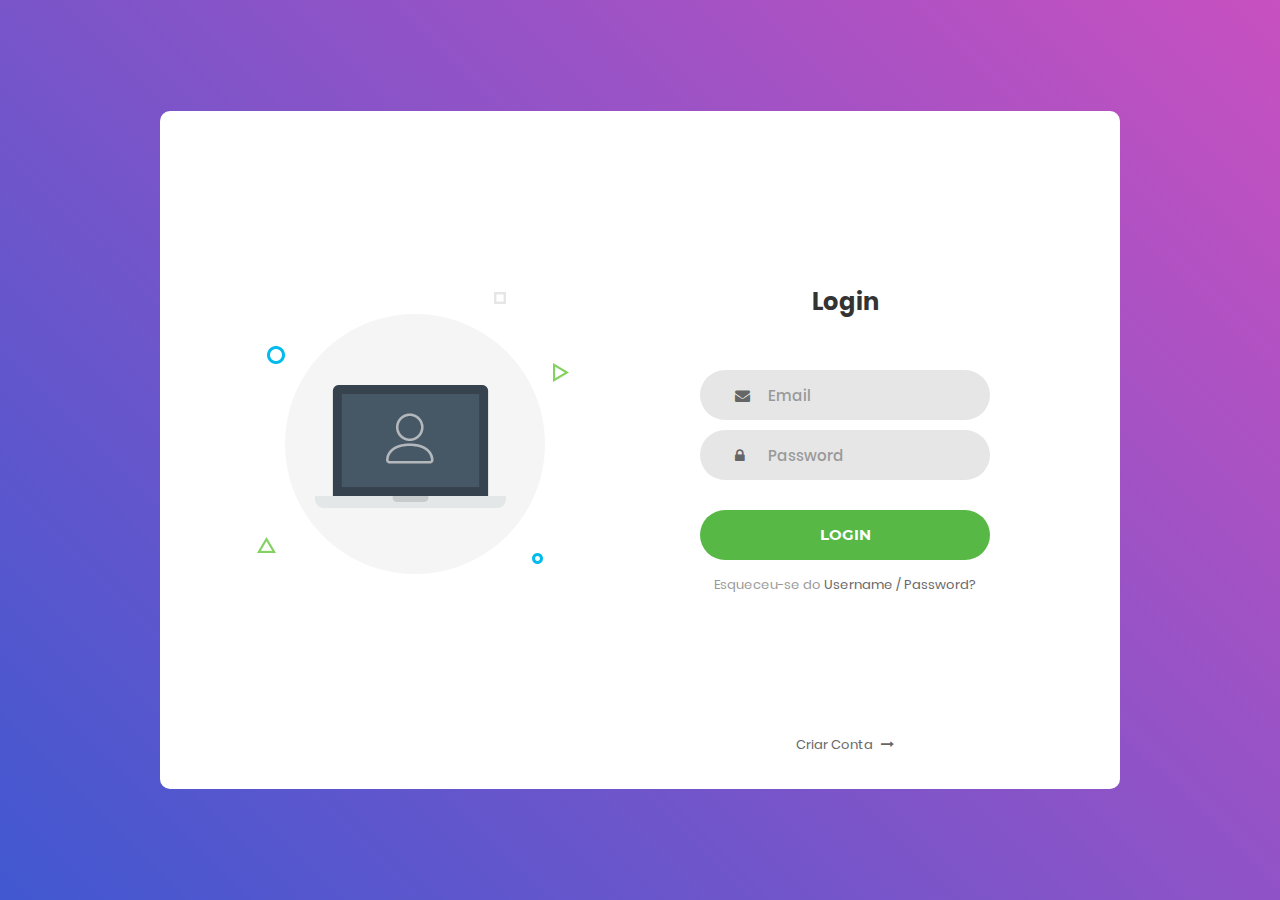
==== commit de9476a4: "login completo" ====
--- a/login.html
+++ b/login.html
@@ -30,12 +30,12 @@
 					<img src="images/img-01.png" alt="IMG">
 				</div>
 
-				<form class="login100-form validate-form">
+				<form class="login100-form validate-form" action="index.html" method="post">
 					<span class="login100-form-title">
-						Member Login
+						Login
 					</span>
 
-					<div class="wrap-input100 validate-input" data-validate = "Valid email is required: ex@abc.xyz">
+					<div class="wrap-input100 validate-input" data-validate = "necessário email válido: ex@abc.xyz">
 						<input class="input100" id="username" type="text" name="email" placeholder="Email">
 						<span class="focus-input100"></span>
 						<span class="symbol-input100">
@@ -43,7 +43,7 @@
 						</span>
 					</div>
 
-					<div class="wrap-input100 validate-input" data-validate = "Password is required">
+					<div class="wrap-input100 validate-input" data-validate = "Password e/ou username errados">
 						<input class="input100" id="password" type="password" name="pass" placeholder="Password">
 						<span class="focus-input100"></span>
 						<span class="symbol-input100">
@@ -52,14 +52,14 @@
 					</div>
 					
 					<div class="container-login100-form-btn">
-						<button class="login100-form-btn">
+						<button class="login100-form-btn" id = "btn-login"  type="submit">
 							Login
 						</button>
 					</div>
 
 					<div class="text-center p-t-12">
 						<span class="txt1">
-							Forgot
+							Esqueceu-se do
 						</span>
 						<a class="txt2" href="#">
 							Username / Password?
@@ -68,7 +68,7 @@
 
 					<div class="text-center p-t-136">
 						<a class="txt2" href="#">
-							Create your Account
+							Criar Conta
 							<i class="fa fa-long-arrow-right m-l-5" aria-hidden="true"></i>
 						</a>
 					</div>
@@ -81,7 +81,7 @@
 
 	
 <!--===============================================================================================-->	
-	<script src="js/jquery-3.2.1.min.js"></script>
+	<script src="js/jquery-3.4.1.min.js"></script>
 <!--===============================================================================================-->
 	<script src="js/popper.min.js"></script>
 	<script src="js/bootstrap.min.js"></script>
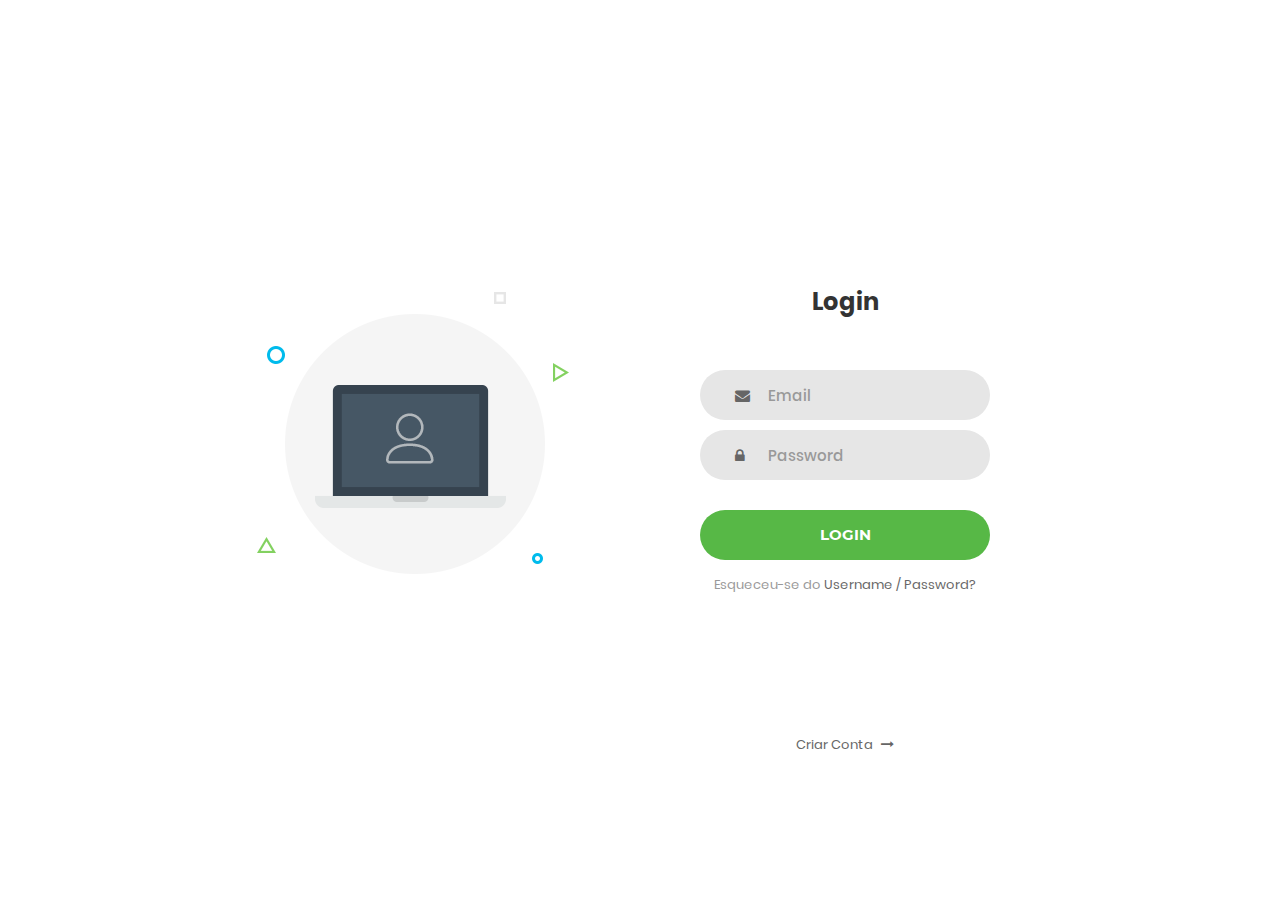
==== commit 8aa2cb52: "tentativa de login 1" ====
--- a/login.html
+++ b/login.html
@@ -52,7 +52,7 @@
 					</div>
 					
 					<div class="container-login100-form-btn">
-						<button class="login100-form-btn" id = "btn-login"  type="submit">
+						<button class="login100-form-btn" id = "btn-login"  href="index.html" type="submit">
 							Login
 						</button>
 					</div>
--- a/css/login.css
+++ b/css/login.css
@@ -157,22 +157,27 @@
 }
 
 .container-login100 {
-  width: 100%;  
-  min-height: 100vh;
-  display: -webkit-box;
-  display: -webkit-flex;
-  display: -moz-box;
-  display: -ms-flexbox;
-  display: flex;
-  flex-wrap: wrap;
-  justify-content: center;
-  align-items: center;
-  padding: 15px;
-  background: #9053c7;
-  background: -webkit-linear-gradient(-135deg, #c850c0, #4158d0);
-  background: -o-linear-gradient(-135deg, #c850c0, #4158d0);
-  background: -moz-linear-gradient(-135deg, #c850c0, #4158d0);
-  background: linear-gradient(-135deg, #c850c0, #4158d0);
+    width: 100%;
+    min-height: 100vh;
+    display: -webkit-box;
+    display: -webkit-flex;
+    display: -moz-box;
+    display: -ms-flexbox;
+    display: flex;
+    flex-wrap: wrap;
+    justify-content: center;
+    align-items: center;
+    padding: 15px;
+    /*background: #57b846;*/
+    background-image: url('../images/login_background2.jpg');
+    background-repeat: no-repeat;
+    background-size: 100%;
+    /*
+    background: -webkit-linear-gradient(-135deg, #c850c0, #4158d0);
+    background: -o-linear-gradient(-135deg, #c850c0, #4158d0);
+    background: -moz-linear-gradient(-135deg, #c850c0, #4158d0);
+    background: linear-gradient(-135deg, #c850c0, #4158d0);
+    */
 }
 
 .wrap-login100 {
